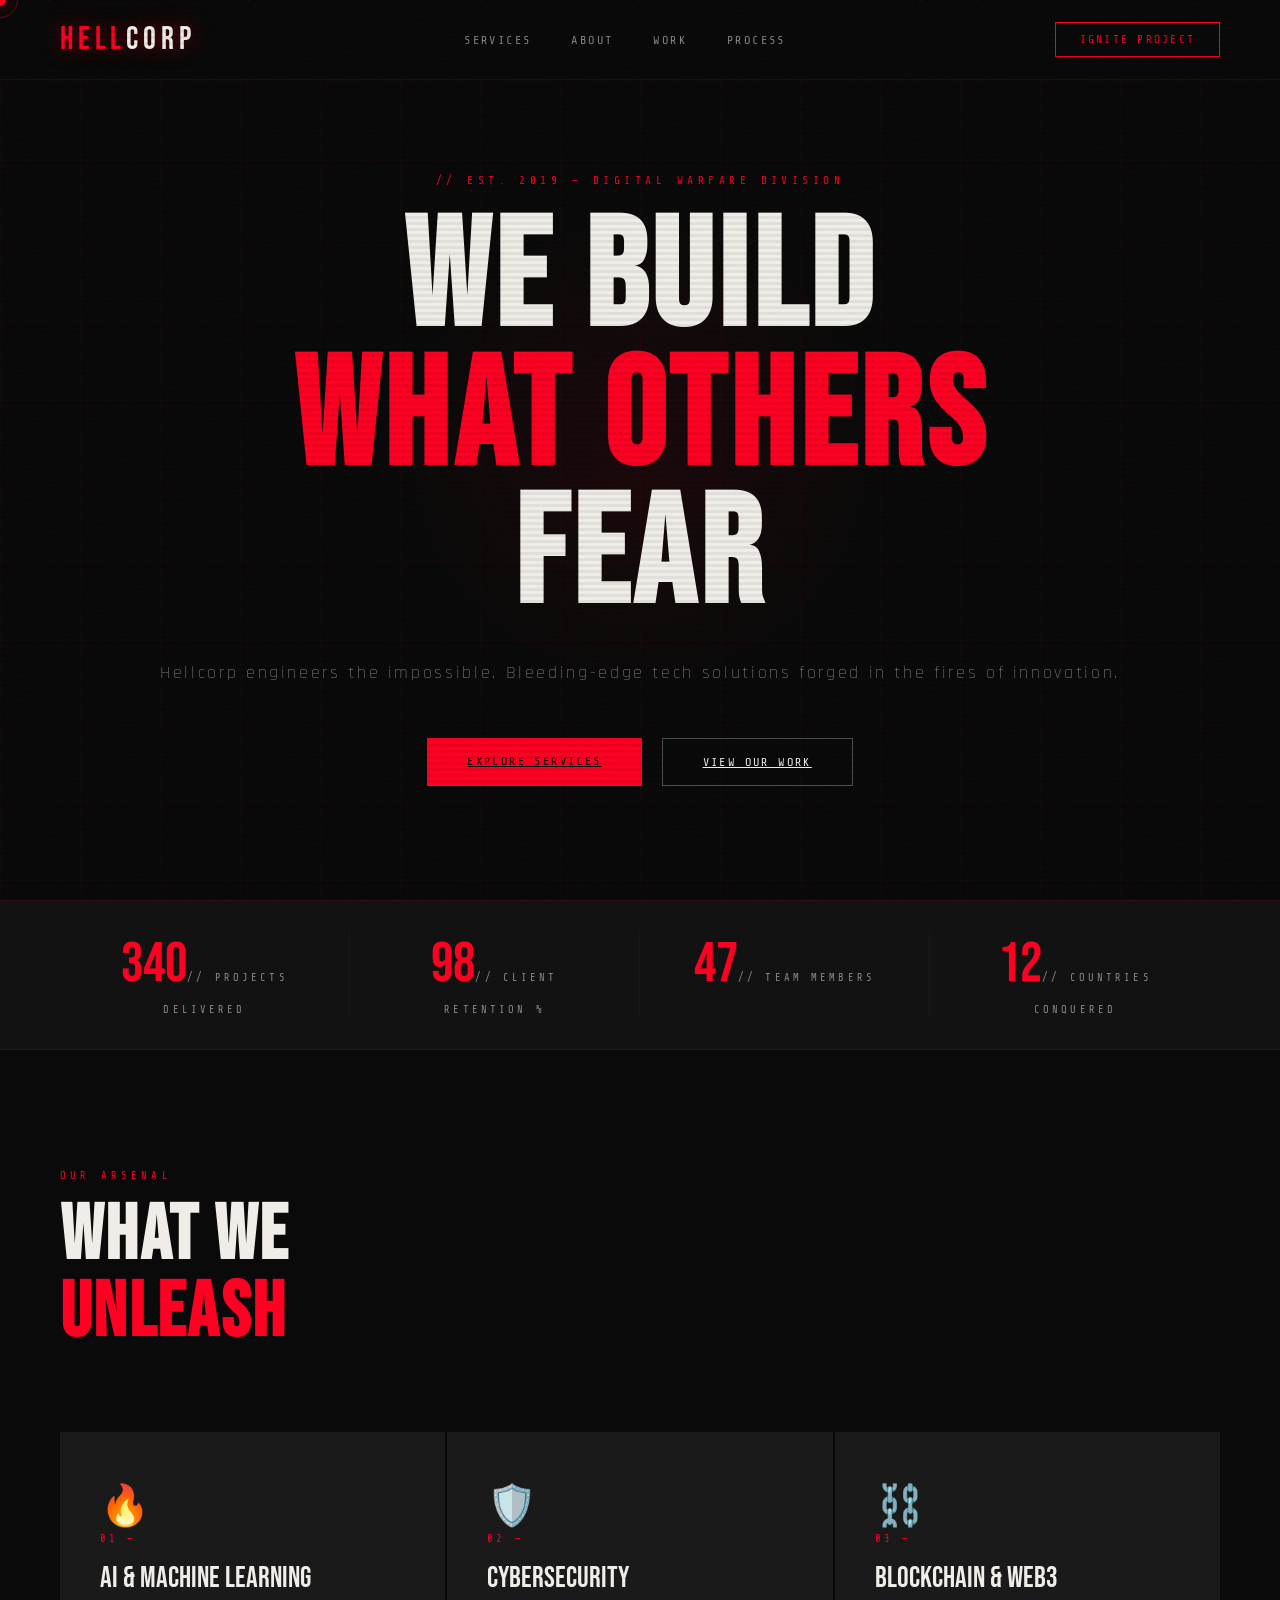
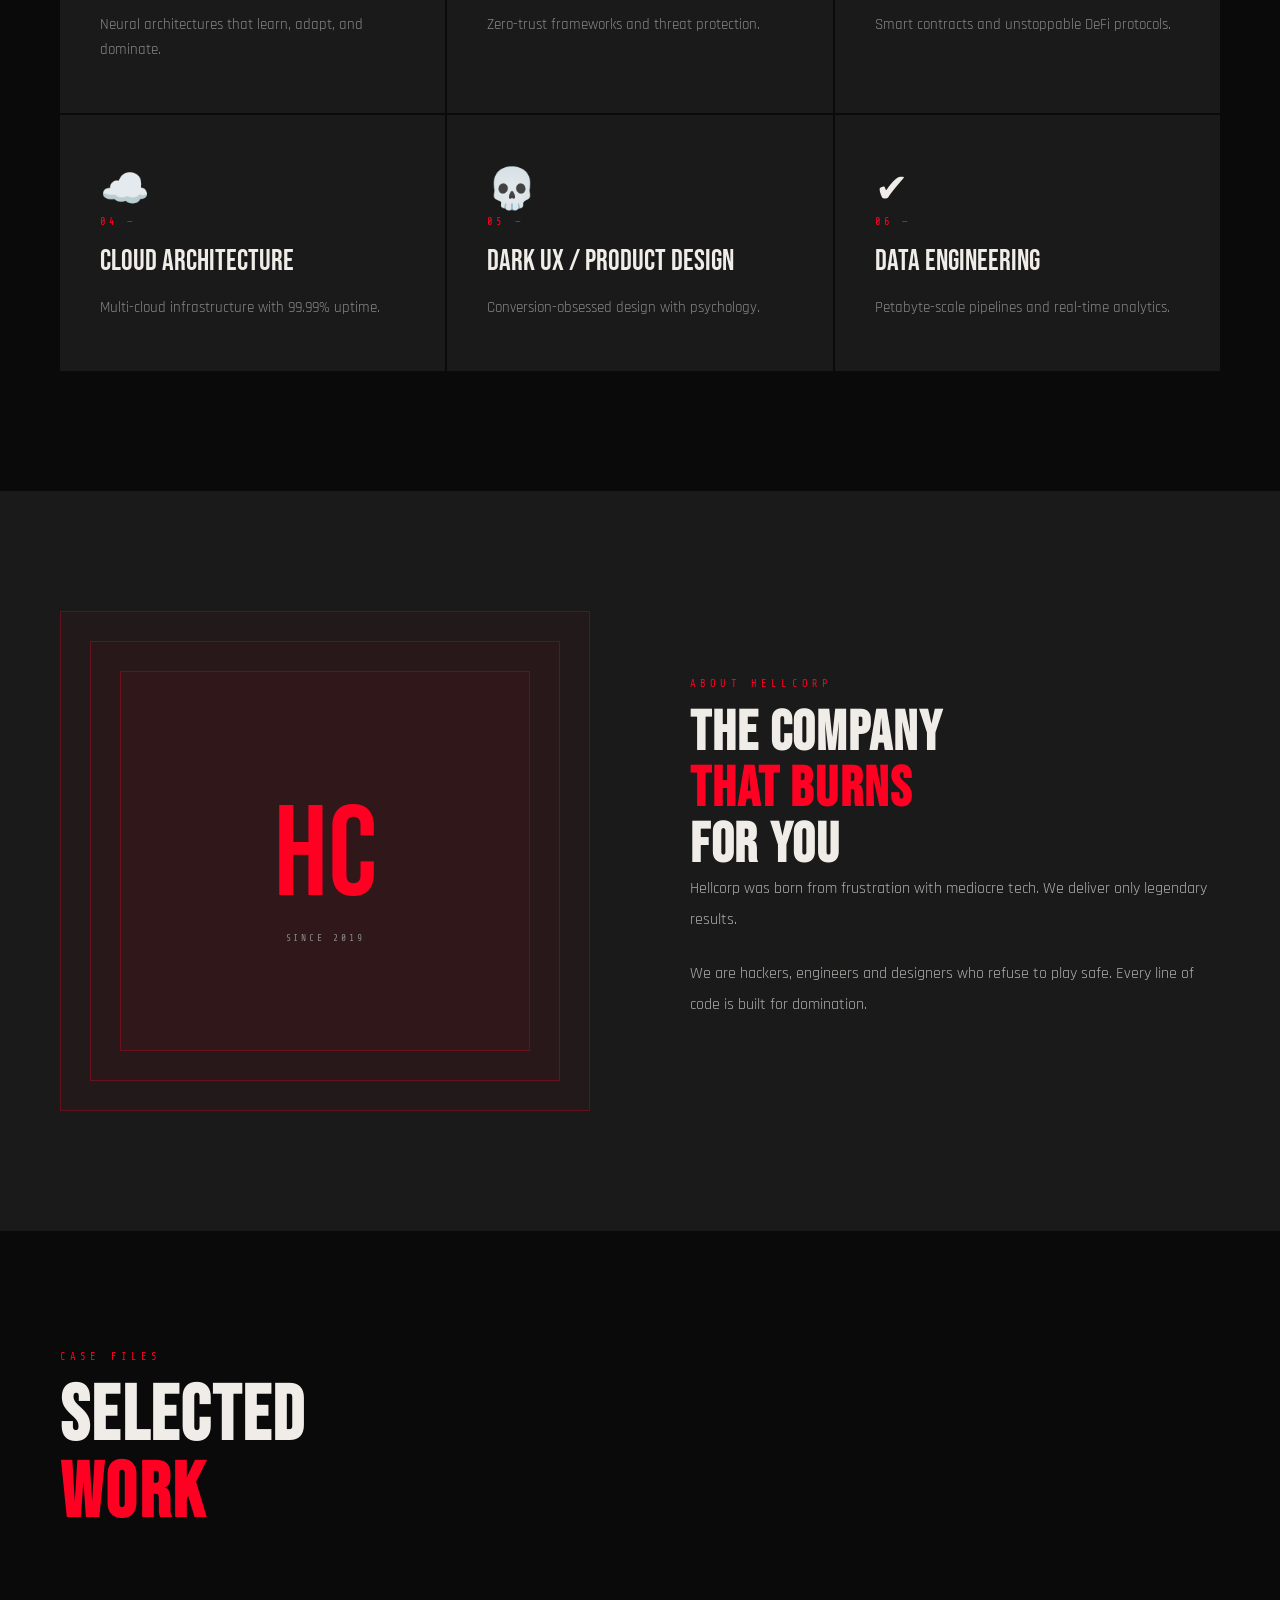
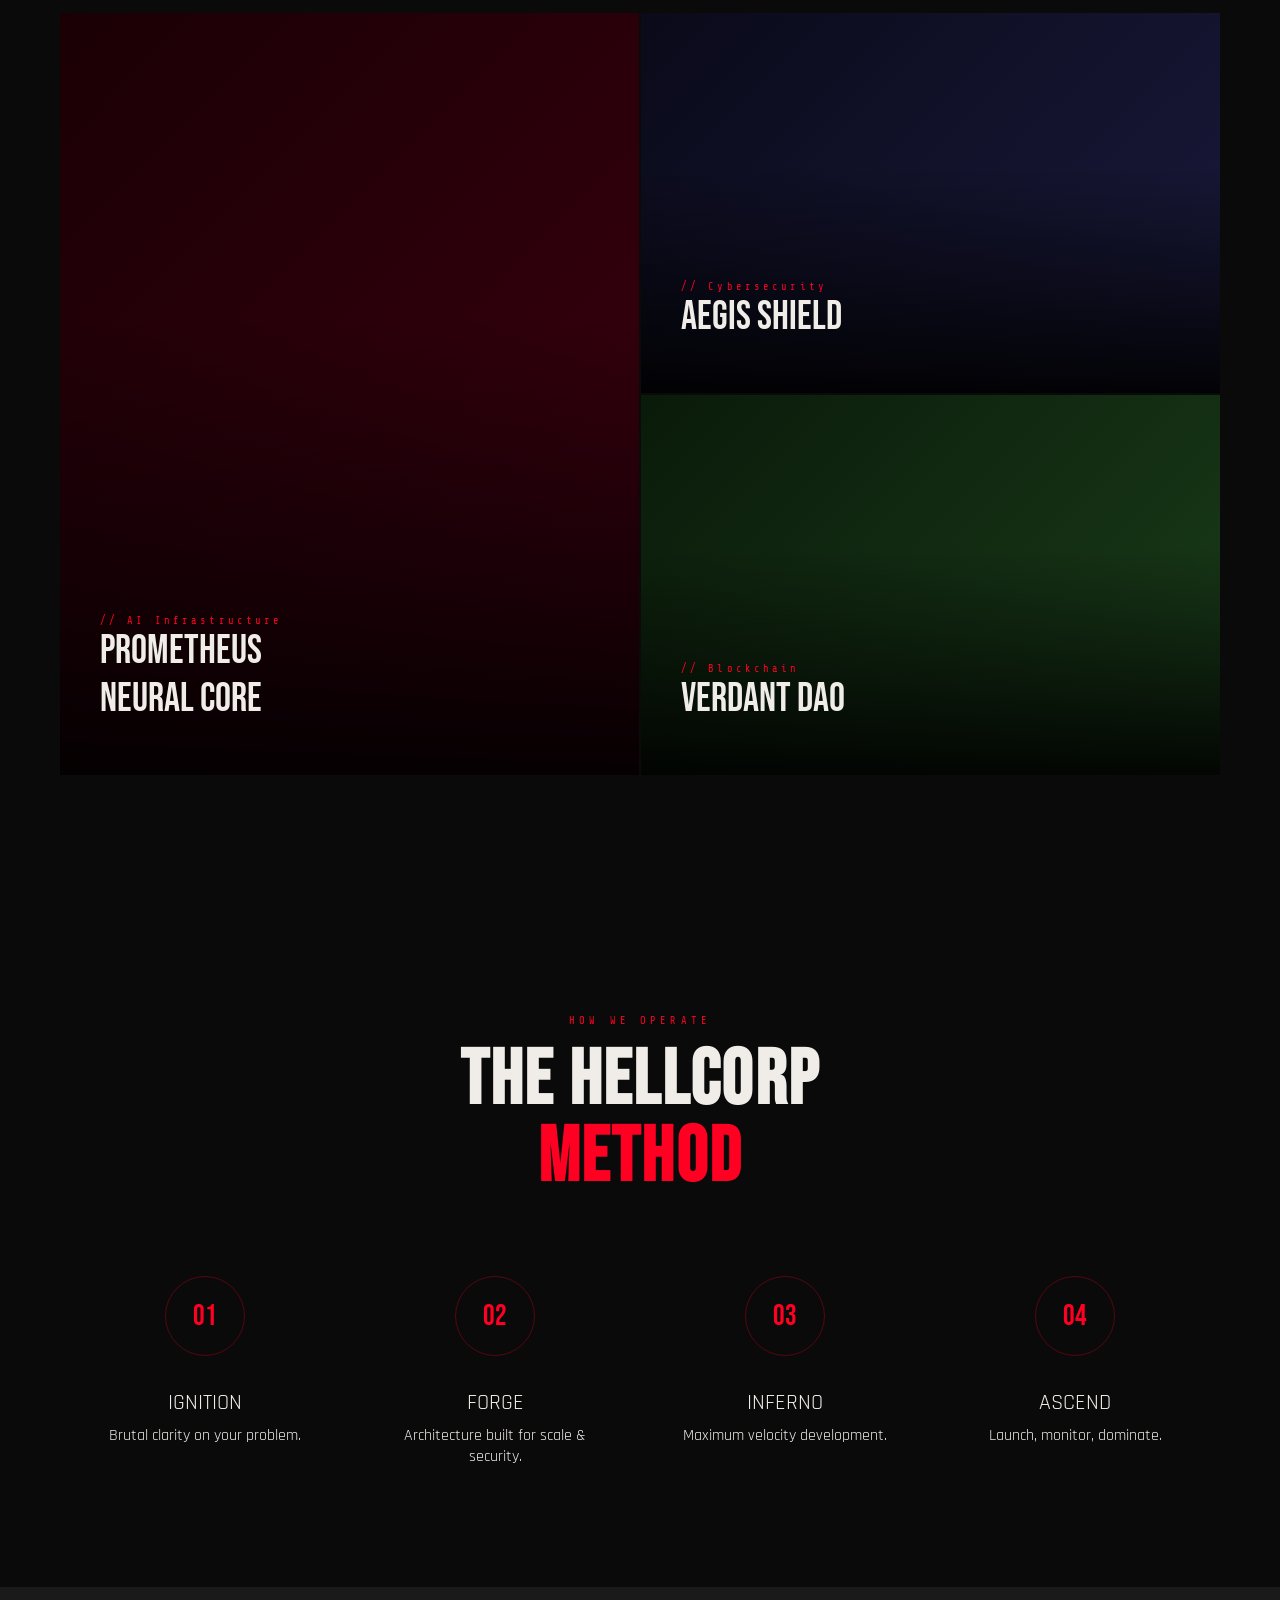
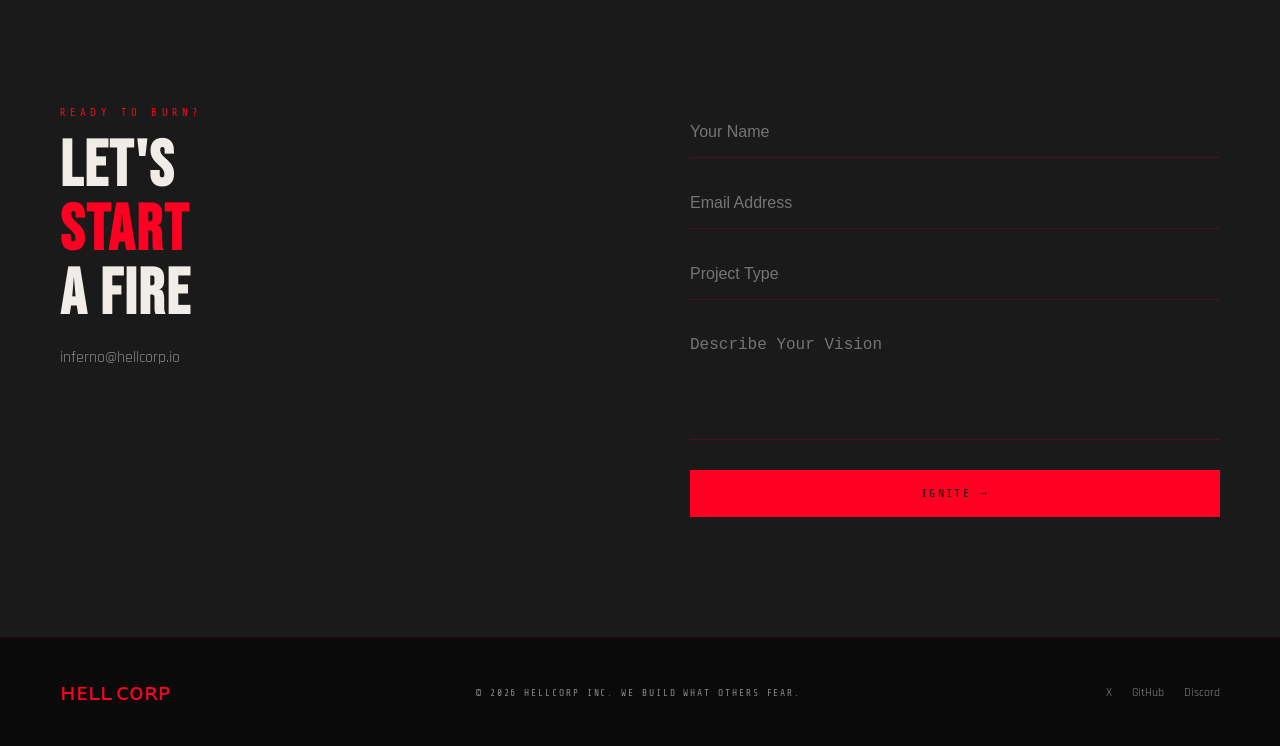
==== 123.html @ 1a50206b "Update 123.html" ====
<!DOCTYPE html>
<html lang="en">
<head>
<meta charset="UTF-8">
<meta name="viewport" content="width=device-width, initial-scale=1.0">
<title>ʜᴇʟʟ ᴄᴏʀᴘ — ᴡᴇ ʙᴜɪʟᴅ ᴡʜᴀᴛ ᴏᴛʜᴇʀꜱ ꜰᴇᴀʀ</title>
<link href="https://fonts.googleapis.com/css2?family=Bebas+Neue&family=Share+Tech+Mono&family=Rajdhani:wght@300;400;600;700&display=swap" rel="stylesheet">
<style>
  :root {
    --hell-red: #FF0022;
    --ash: #1A1A1A;
    --void: #0A0A0A;
    --white: #F0EDE8;
    --dim: #888888;
    --glow: rgba(255,0,34,0.5);
  }
  * { margin:0; padding:0; box-sizing:border-box; }
  html { scroll-behavior: smooth; }
  body {
    background: var(--void);
    color: var(--white);
    font-family: 'Rajdhani', sans-serif;
    cursor: none;
    overflow-x: hidden;
  }

  /* SMOOTH CURSOR */
  .cursor {
    position: fixed;
    width: 12px; height: 12px;
    background: var(--hell-red);
    border-radius: 50%;
    pointer-events: none;
    z-index: 9999;
    transform: translate(-50%, -50%);
    box-shadow: 0 0 15px var(--glow);
    will-change: transform;
    transition: transform 0.08s ease;
  }
  .cursor-ring {
    position: fixed;
    width: 36px; height: 36px;
    border: 1px solid rgba(255,0,34,0.4);
    border-radius: 50%;
    pointer-events: none;
    z-index: 9998;
    transform: translate(-50%, -50%);
    will-change: transform;
    transition: all 0.2s ease;
  }

  /* LIGHT BACKGROUND */
  body::before {
    content: '';
    position: fixed;
    inset: 0;
    background-image: url("data:image/svg+xml,%3Csvg viewBox='0 0 256 256' xmlns='http://www.w3.org/2000/svg'%3E%3Cfilter id='n'%3E%3CfeTurbulence type='fractalNoise' baseFrequency='0.9' numOctaves='3'/%3E%3C/filter%3E%3Crect width='100%25' height='100%25' filter='url(%23n)' opacity='0.03'/%3E%3C/svg%3E");
    pointer-events: none;
    z-index: 9000;
    opacity: 0.25;
  }
  body::after {
    content: '';
    position: fixed;
    inset: 0;
    background: repeating-linear-gradient(0deg, transparent, transparent 3px, rgba(0,0,0,0.06) 3px, rgba(0,0,0,0.06) 6px);
    pointer-events: none;
    z-index: 9001;
  }

  /* NAV */
  nav {
    position: fixed;
    top: 0; left: 0; right: 0;
    z-index: 1000;
    display: flex;
    justify-content: space-between;
    align-items: center;
    padding: 20px 60px;
    border-bottom: 1px solid rgba(255,0,34,0.15);
    background: rgba(10,10,10,0.9);
  }
  .logo {
    font-family: 'Bebas Neue', sans-serif;
    font-size: 2rem;
    letter-spacing: 0.15em;
    color: var(--hell-red);
    text-shadow: 0 0 20px var(--glow);
  }
  .logo span { color: var(--white); }

  .nav-links {
    display: flex;
    gap: 40px;
    list-style: none;
  }
  .nav-links a {
    font-family: 'Share Tech Mono', monospace;
    font-size: 0.75rem;
    letter-spacing: 0.2em;
    color: var(--dim);
    text-decoration: none;
    text-transform: uppercase;
  }
  .nav-links a:hover { color: var(--hell-red); }

  .nav-btn {
    font-family: 'Share Tech Mono', monospace;
    font-size: 0.7rem;
    letter-spacing: 0.2em;
    text-transform: uppercase;
    border: 1px solid var(--hell-red);
    color: var(--hell-red);
    background: transparent;
    padding: 10px 24px;
    transition: all 0.3s;
  }
  .nav-btn:hover {
    background: var(--hell-red);
    color: var(--void);
  }

  /* HERO */
  .hero {
    min-height: 100vh;
    display: flex;
    align-items: center;
    justify-content: center;
    position: relative;
    padding: 120px 60px 60px;
  }
  .grid-bg {
    position: absolute;
    inset: 0;
    background-image:
      linear-gradient(rgba(255,0,34,0.03) 1px, transparent 1px),
      linear-gradient(90deg, rgba(255,0,34,0.03) 1px, transparent 1px);
    background-size: 80px 80px;
  }
  .hero-glow {
    position: absolute;
    width: 500px; height: 500px;
    border-radius: 50%;
    background: radial-gradient(circle, rgba(255,0,34,0.08) 0%, transparent 70%);
    top: 50%; left: 50%;
    transform: translate(-50%, -50%);
  }

  .hero-content { position: relative; z-index: 10; text-align: center; max-width: 1000px; }
  .hero-tag { font-family: 'Share Tech Mono', monospace; font-size: 0.7rem; letter-spacing: 0.4em; color: var(--hell-red); margin-bottom: 24px; }
  .hero-title {
    font-family: 'Bebas Neue', sans-serif;
    font-size: clamp(5rem, 12vw, 11rem);
    line-height: 0.9;
    letter-spacing: 0.03em;
    color: var(--white);
  }
  .hero-title .red { color: var(--hell-red); }
  .hero-sub {
    font-size: 1.1rem;
    font-weight: 300;
    letter-spacing: 0.15em;
    color: var(--dim);
    margin-top: 32px;
    line-height: 1.8;
  }
  .hero-btns {
    display: flex;
    gap: 20px;
    justify-content: center;
    margin-top: 48px;
  }
  .btn-primary, .btn-secondary {
    font-family: 'Share Tech Mono', monospace;
    font-size: 0.75rem;
    letter-spacing: 0.2em;
    text-transform: uppercase;
    padding: 16px 40px;
    transition: all 0.3s;
  }
  .btn-primary {
    background: var(--hell-red);
    color: var(--void);
    border: none;
  }
  .btn-secondary {
    background: transparent;
    color: var(--white);
    border: 1px solid rgba(240,237,232,0.3);
  }

  /* PARTICLES - লাইট */
  .particles { position: absolute; inset: 0; overflow: hidden; pointer-events: none; }
  .particle {
    position: absolute;
    width: 2px; height: 2px;
    background: var(--hell-red);
    border-radius: 50%;
    box-shadow: 0 0 4px var(--glow);
    animation: rise 12s linear infinite;
  }
  @keyframes rise {
    0% { transform: translateY(100vh); opacity: 0; }
    10% { opacity: 0.8; }
    90% { opacity: 0.8; }
    100% { transform: translateY(-150px); opacity: 0; }
  }

  /* STATS */
  .stats {
    border-top: 1px solid rgba(255,0,34,0.15);
    border-bottom: 1px solid rgba(255,0,34,0.15);
    background: rgba(20,20,20,0.8);
    padding: 30px 60px;
    display: grid;
    grid-template-columns: repeat(4, 1fr);
  }
  .stat { text-align: center; padding: 0 40px; border-right: 1px solid rgba(255,0,34,0.1); }
  .stat:last-child { border-right: none; }
  .stat-num {
    font-family: 'Bebas Neue', sans-serif;
    font-size: 3.5rem;
    color: var(--hell-red);
  }
  .stat-label {
    font-family: 'Share Tech Mono', monospace;
    font-size: 0.65rem;
    letter-spacing: 0.3em;
    color: var(--dim);
    text-transform: uppercase;
  }

  /* SERVICES */
  .section { padding: 120px 60px; position: relative; }
  .section-header { margin-bottom: 80px; }
  .section-tag {
    font-family: 'Share Tech Mono', monospace;
    font-size: 0.65rem;
    letter-spacing: 0.4em;
    color: var(--hell-red);
    text-transform: uppercase;
    margin-bottom: 16px;
  }
  .section-title {
    font-family: 'Bebas Neue', sans-serif;
    font-size: clamp(3rem, 6vw, 6rem);
    line-height: 1;
    letter-spacing: 0.03em;
  }
  .services-grid {
    display: grid;
    grid-template-columns: repeat(3, 1fr);
    gap: 2px;
  }
  .service-card {
    background: var(--ash);
    padding: 50px 40px;
    transition: all 0.4s;
  }
  .service-card:hover {
    transform: translateY(-4px);
    background: #222;
  }
  .service-icon { font-size: 2.5rem; margin-bottom: 24px; }
  .service-num { font-family: 'Share Tech Mono', monospace; font-size: 0.65rem; letter-spacing: 0.3em; color: var(--hell-red); margin-bottom: 16px; }
  .service-title { font-family: 'Bebas Neue', sans-serif; font-size: 1.8rem; margin-bottom: 16px; }
  .service-desc { font-size: 0.95rem; color: var(--dim); line-height: 1.7; }

  /* ABOUT */
  .about-grid {
    display: grid;
    grid-template-columns: 1fr 1fr;
    gap: 100px;
    align-items: center;
  }
  .about-visual { position: relative; height: 500px; }
  .about-box {
    position: absolute;
    border: 1px solid rgba(255,0,34,0.3);
    background: rgba(255,0,34,0.03);
  }
  .about-box-1 { inset: 0; }
  .about-box-2 { inset: 30px; }
  .about-box-3 { inset: 60px; }
  .hell-symbol {
    font-family: 'Bebas Neue', sans-serif;
    font-size: 8rem;
    color: var(--hell-red);
  }
  .about-text p { font-size: 1rem; color: rgba(240,237,232,0.7); line-height: 1.9; margin-bottom: 24px; }

  /* PROJECTS */
  .projects-grid {
    display: grid;
    grid-template-columns: repeat(2, 1fr);
    gap: 2px;
  }
  .project-card {
    position: relative;
    height: 380px;
    overflow: hidden;
    background: var(--ash);
  }
  .project-card:first-child { grid-row: span 2; height: auto; }
  .project-bg {
    position: absolute;
    inset: 0;
    transition: transform 0.6s ease;
  }
  .project-card:hover .project-bg { transform: scale(1.05); }
  .project-overlay {
    position: absolute;
    inset: 0;
    background: linear-gradient(to top, rgba(0,0,0,0.9) 0%, transparent 60%);
    display: flex;
    flex-direction: column;
    justify-content: flex-end;
    padding: 40px;
  }
  .project-cat { font-family: 'Share Tech Mono', monospace; font-size: 0.65rem; letter-spacing: 0.3em; color: var(--hell-red); }
  .project-name { font-family: 'Bebas Neue', sans-serif; font-size: 2.5rem; margin-bottom: 12px; }

  /* PROCESS */
  .process-grid {
    display: grid;
    grid-template-columns: repeat(4, 1fr);
    gap: 0;
  }
  .process-step { padding: 0 30px; text-align: center; }
  .step-num {
    width: 80px; height: 80px;
    border: 1px solid rgba(255,0,34,0.3);
    border-radius: 50%;
    display: flex;
    align-items: center;
    justify-content: center;
    margin: 0 auto 32px;
    font-family: 'Bebas Neue', sans-serif;
    font-size: 1.8rem;
    color: var(--hell-red);
  }

  /* CONTACT */
  .contact-section {
    background: var(--ash);
    padding: 120px 60px;
  }
  .contact-inner {
    display: grid;
    grid-template-columns: 1fr 1fr;
    gap: 100px;
  }
  .contact-form {
    display: flex;
    flex-direction: column;
    gap: 20px;
  }
  .form-input, .form-textarea {
    width: 100%;
    background: transparent;
    border: none;
    border-bottom: 1px solid rgba(255,0,34,0.2);
    color: var(--white);
    font-size: 1rem;
    padding: 16px 0;
  }
  .form-input:focus, .form-textarea:focus { border-bottom-color: var(--hell-red); }
  .form-textarea { height: 120px; resize: none; }

  /* FOOTER */
  footer {
    background: var(--void);
    border-top: 1px solid rgba(255,0,34,0.1);
    padding: 40px 60px;
    display: flex;
    justify-content: space-between;
    align-items: center;
  }
  .footer-logo { font-family: 'Bebas Neue', sans-serif; font-size: 1.5rem; color: var(--hell-red); }
</style>
</head>
<body>

<!-- CURSOR -->
<div class="cursor" id="cursor"></div>
<div class="cursor-ring" id="cursorRing"></div>

<!-- NAV -->
<nav>
  <div class="logo">HELL<span>CORP</span></div>
  <ul class="nav-links">
    <li><a href="#services">Services</a></li>
    <li><a href="#about">About</a></li>
    <li><a href="#work">Work</a></li>
    <li><a href="#process">Process</a></li>
  </ul>
  <button class="nav-btn" onclick="document.getElementById('contact').scrollIntoView({behavior:'smooth'})">IGNITE PROJECT</button>
</nav>

<!-- PARTICLES -->
<div class="particles" id="particles"></div>

<!-- HERO -->
<section class="hero" id="home">
  <div class="grid-bg"></div>
  <div class="hero-glow"></div>
  <div class="hero-content">
    <div class="hero-tag">// EST. 2019 — DIGITAL WARFARE DIVISION</div>
    <h1 class="hero-title">
      WE BUILD<br>
      <span class="red">WHAT OTHERS</span><br>
      FEAR
    </h1>
    <p class="hero-sub">Hellcorp engineers the impossible. Bleeding-edge tech solutions forged in the fires of innovation.</p>
    <div class="hero-btns">
      <a href="#services" class="btn-primary">EXPLORE SERVICES</a>
      <a href="#work" class="btn-secondary">VIEW OUR WORK</a>
    </div>
  </div>
</section>

<!-- STATS -->
<div class="stats">
  <div class="stat"><span class="stat-num" data-target="340">0</span><span class="stat-label">// Projects Delivered</span></div>
  <div class="stat"><span class="stat-num" data-target="98">0</span><span class="stat-label">// Client Retention %</span></div>
  <div class="stat"><span class="stat-num" data-target="47">0</span><span class="stat-label">// Team Members</span></div>
  <div class="stat"><span class="stat-num" data-target="12">0</span><span class="stat-label">// Countries Conquered</span></div>
</div>

<!-- SERVICES -->
<section class="section" id="services">
  <div class="section-header">
    <div class="section-tag">Our Arsenal</div>
    <h2 class="section-title">WHAT WE<br><span style="color:var(--hell-red)">UNLEASH</span></h2>
  </div>
  <div class="services-grid">
    <div class="service-card"><span class="service-icon">🔥</span><div class="service-num">01 —</div><div class="service-title">AI & Machine Learning</div><p class="service-desc">Neural architectures that learn, adapt, and dominate.</p></div>
    <div class="service-card"><span class="service-icon">🛡️</span><div class="service-num">02 —</div><div class="service-title">Cybersecurity</div><p class="service-desc">Zero-trust frameworks and threat protection.</p></div>
    <div class="service-card"><span class="service-icon">⛓️</span><div class="service-num">03 —</div><div class="service-title">Blockchain & Web3</div><p class="service-desc">Smart contracts and unstoppable DeFi protocols.</p></div>
    <div class="service-card"><span class="service-icon">☁️</span><div class="service-num">04 —</div><div class="service-title">Cloud Architecture</div><p class="service-desc">Multi-cloud infrastructure with 99.99% uptime.</p></div>
    <div class="service-card"><span class="service-icon">💀</span><div class="service-num">05 —</div><div class="service-title">Dark UX / Product Design</div><p class="service-desc">Conversion-obsessed design with psychology.</p></div>
    <div class="service-card"><span class="service-icon">✔</span><div class="service-num">06 —</div><div class="service-title">Data Engineering</div><p class="service-desc">Petabyte-scale pipelines and real-time analytics.</p></div>
  </div>
</section>

<!-- ABOUT -->
<section class="section" id="about" style="background: var(--ash);">
  <div class="about-grid">
    <div class="about-visual">
      <div class="about-box about-box-1"></div>
      <div class="about-box about-box-2"></div>
      <div class="about-box about-box-3"></div>
      <div style="position:absolute;top:50%;left:50%;transform:translate(-50%,-50%);text-align:center;">
        <div class="hell-symbol">HC</div>
        <div style="font-family:'Share Tech Mono',monospace;font-size:0.6rem;letter-spacing:0.3em;color:var(--dim);">SINCE 2019</div>
      </div>
    </div>
    <div class="about-text">
      <div class="section-tag">About Hellcorp</div>
      <h2 class="section-title" style="font-size:3.5rem;">THE COMPANY<br><span style="color:var(--hell-red)">THAT BURNS</span><br>FOR YOU</h2>
      <p>Hellcorp was born from frustration with mediocre tech. We deliver only legendary results.</p>
      <p>We are hackers, engineers and designers who refuse to play safe. Every line of code is built for domination.</p>
    </div>
  </div>
</section>

<!-- WORK -->
<section class="section" id="work">
  <div class="section-header">
    <div class="section-tag">Case Files</div>
    <h2 class="section-title">SELECTED<br><span style="color:var(--hell-red)">WORK</span></h2>
  </div>
  <div class="projects-grid">
    <div class="project-card">
      <div class="project-bg" style="background: linear-gradient(135deg, #1a0005, #3d0010);"></div>
      <div class="project-overlay">
        <div class="project-cat">// AI Infrastructure</div>
        <div class="project-name">PROMETHEUS<br>NEURAL CORE</div>
      </div>
    </div>
    <div class="project-card">
      <div class="project-bg" style="background: linear-gradient(135deg, #0a0a1a, #1a1a3d);"></div>
      <div class="project-overlay">
        <div class="project-cat">// Cybersecurity</div>
        <div class="project-name">AEGIS SHIELD</div>
      </div>
    </div>
    <div class="project-card">
      <div class="project-bg" style="background: linear-gradient(135deg, #0a1a0a, #1a3d1a);"></div>
      <div class="project-overlay">
        <div class="project-cat">// Blockchain</div>
        <div class="project-name">VERDANT DAO</div>
      </div>
    </div>
  </div>
</section>

<!-- PROCESS -->
<section class="section" id="process">
  <div class="section-header" style="text-align:center;">
    <div class="section-tag">How We Operate</div>
    <h2 class="section-title">THE HELLCORP<br><span style="color:var(--hell-red)">METHOD</span></h2>
  </div>
  <div class="process-grid">
    <div class="process-step"><div class="step-num">01</div><div style="font-size:1.4rem;margin-bottom:8px;">IGNITION</div><p>Brutal clarity on your problem.</p></div>
    <div class="process-step"><div class="step-num">02</div><div style="font-size:1.4rem;margin-bottom:8px;">FORGE</div><p>Architecture built for scale & security.</p></div>
    <div class="process-step"><div class="step-num">03</div><div style="font-size:1.4rem;margin-bottom:8px;">INFERNO</div><p>Maximum velocity development.</p></div>
    <div class="process-step"><div class="step-num">04</div><div style="font-size:1.4rem;margin-bottom:8px;">ASCEND</div><p>Launch, monitor, dominate.</p></div>
  </div>
</section>

<!-- CONTACT -->
<section class="contact-section" id="contact">
  <div class="contact-inner">
    <div>
      <div class="section-tag">Ready to Burn?</div>
      <h2 class="section-title" style="font-size:4rem;">LET'S<br><span style="color:var(--hell-red)">START</span><br>A FIRE</h2>
      <p style="color:var(--dim);margin-top:20px;">inferno@hellcorp.io</p>
    </div>
    <div class="contact-form">
      <input type="text" class="form-input" placeholder="Your Name">
      <input type="email" class="form-input" placeholder="Email Address">
      <input type="text" class="form-input" placeholder="Project Type">
      <textarea class="form-textarea" placeholder="Describe Your Vision"></textarea>
      <button class="btn-primary" style="margin-top:10px;" onclick="this.textContent='SENT ✓';this.style.background='#1a4a1a'">IGNITE →</button>
    </div>
  </div>
</section>

<!-- FOOTER -->
<footer>
  <div class="footer-logo">ʜᴇʟʟ ᴄᴏʀᴘ</div>
  <div style="font-family:'Share Tech Mono',monospace;font-size:0.6rem;letter-spacing:0.2em;color:var(--dim);">© 2026 HELLCORP INC. WE BUILD WHAT OTHERS FEAR.</div>
  <div style="display:flex;gap:20px;">
    <a href="#" style="color:var(--dim);text-decoration:none;font-size:0.75rem;">X</a>
    <a href="#" style="color:var(--dim);text-decoration:none;font-size:0.75rem;">GitHub</a>
    <a href="#" style="color:var(--dim);text-decoration:none;font-size:0.75rem;">Discord</a>
  </div>
</footer>

<script>
// SMOOTH CURSOR
const cursor = document.getElementById('cursor');
const ring = document.getElementById('cursorRing');

document.addEventListener('mousemove', e => {
  cursor.style.left = e.clientX + 'px';
  cursor.style.top = e.clientY + 'px';
  ring.style.left = e.clientX + 'px';
  ring.style.top = e.clientY + 'px';
});

document.querySelectorAll('a, button, .service-card, .project-card').forEach(el => {
  el.addEventListener('mouseenter', () => {
    cursor.style.transform = 'translate(-50%, -50%) scale(2.5)';
  });
  el.addEventListener('mouseleave', () => {
    cursor.style.transform = 'translate(-50%, -50%) scale(1)';
  });
});

// LIGHT PARTICLES
const pContainer = document.getElementById('particles');
for (let i = 0; i < 15; i++) {
  const p = document.createElement('div');
  p.classList.add('particle');
  p.style.left = Math.random() * 100 + '%';
  p.style.animationDuration = (Math.random() * 10 + 8) + 's';
  p.style.animationDelay = Math.random() * 8 + 's';
  pContainer.appendChild(p);
}

// Counter Animation
document.querySelectorAll('.stat-num').forEach(el => {
  const target = parseInt(el.getAttribute('data-target'));
  let count = 0;
  const timer = setInterval(() => {
    count += Math.ceil(target / 50);
    el.textContent = count;
    if (count >= target) {
      el.textContent = target;
      clearInterval(timer);
    }
  }, 40);
});
</script>
</body>
</html>
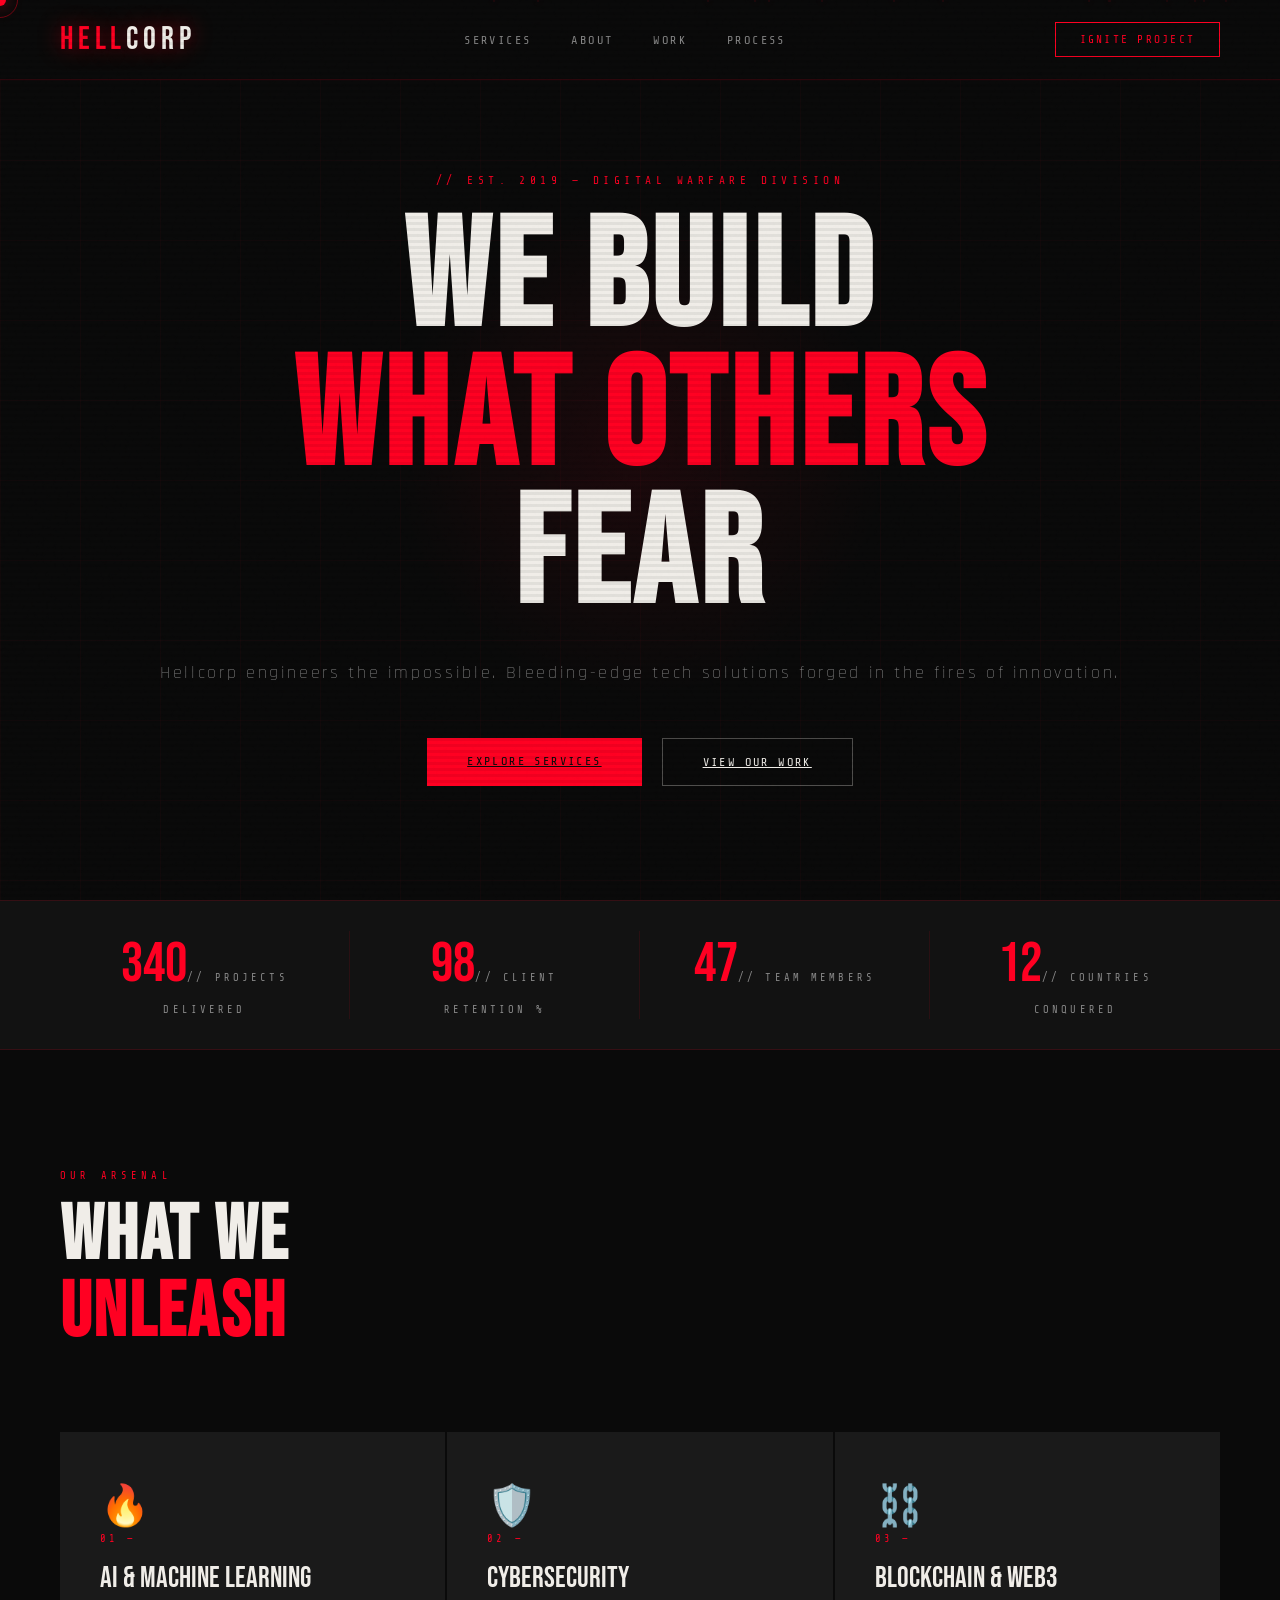
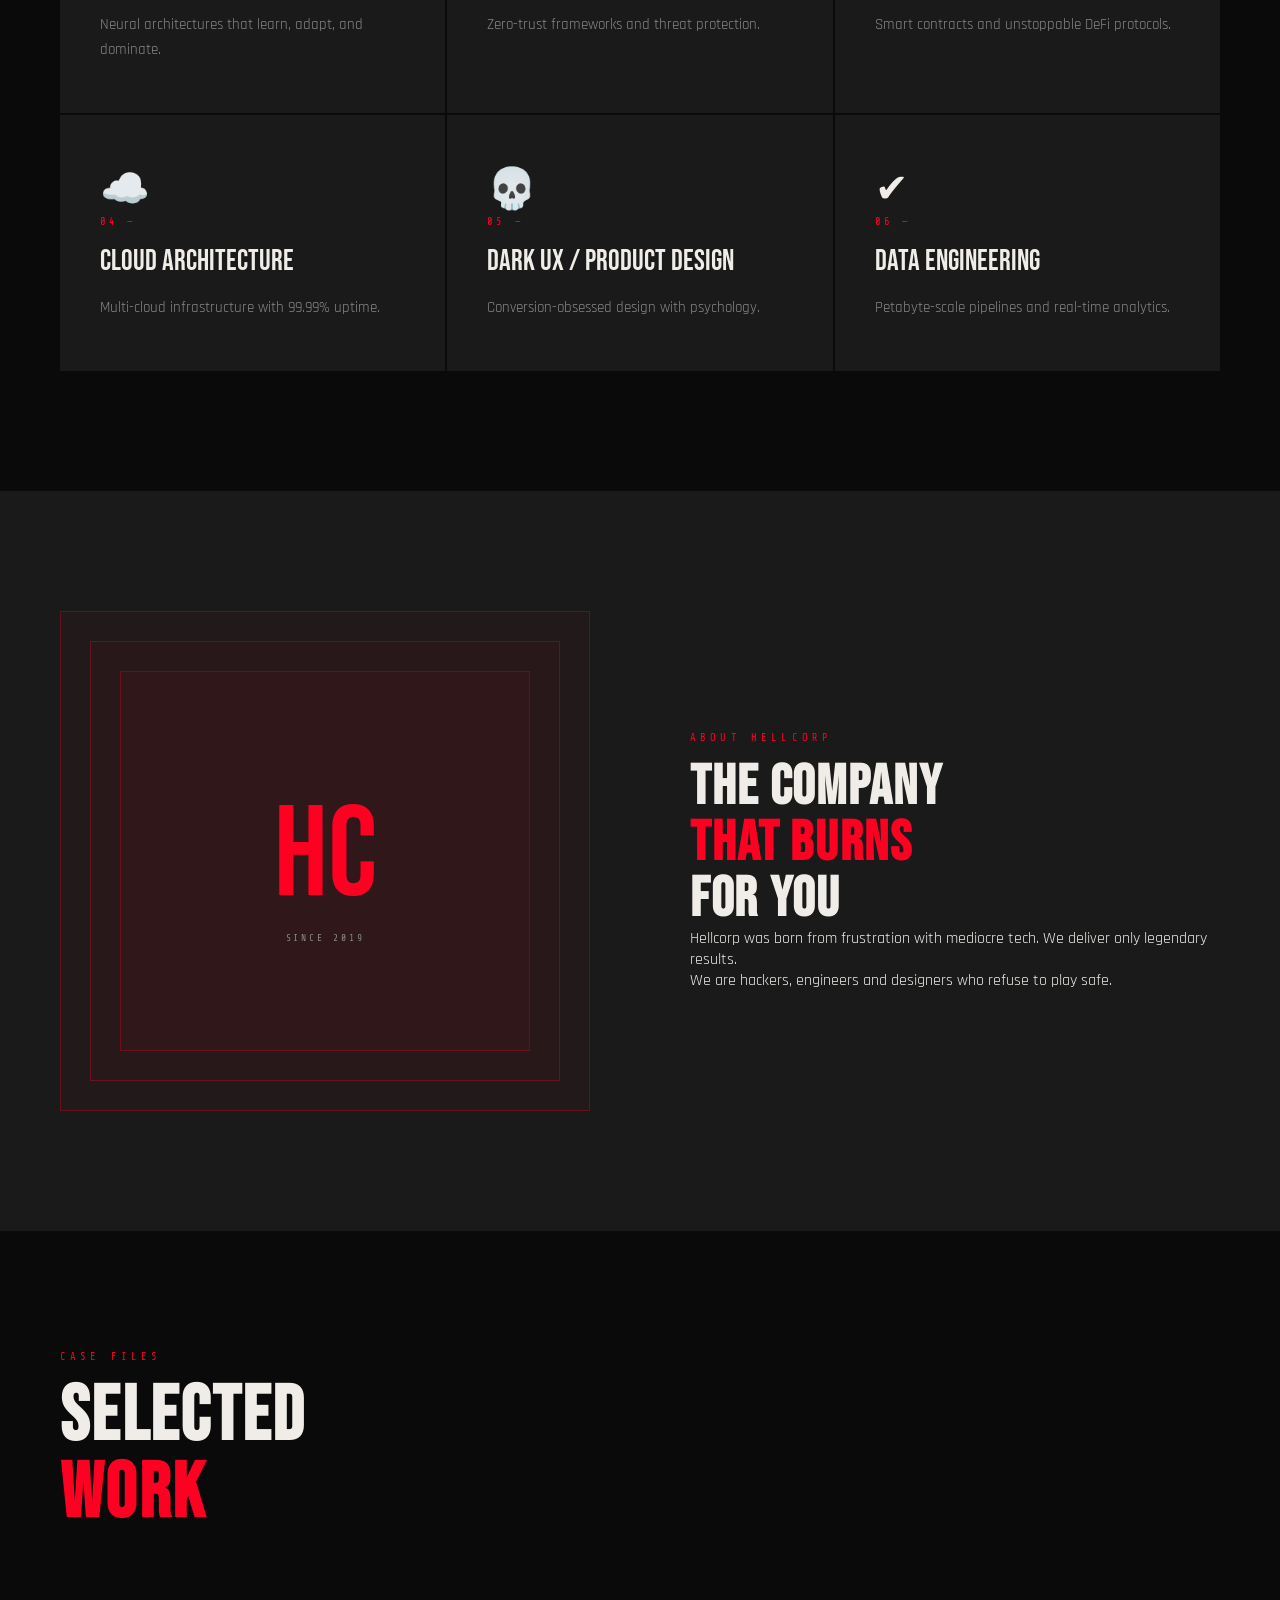
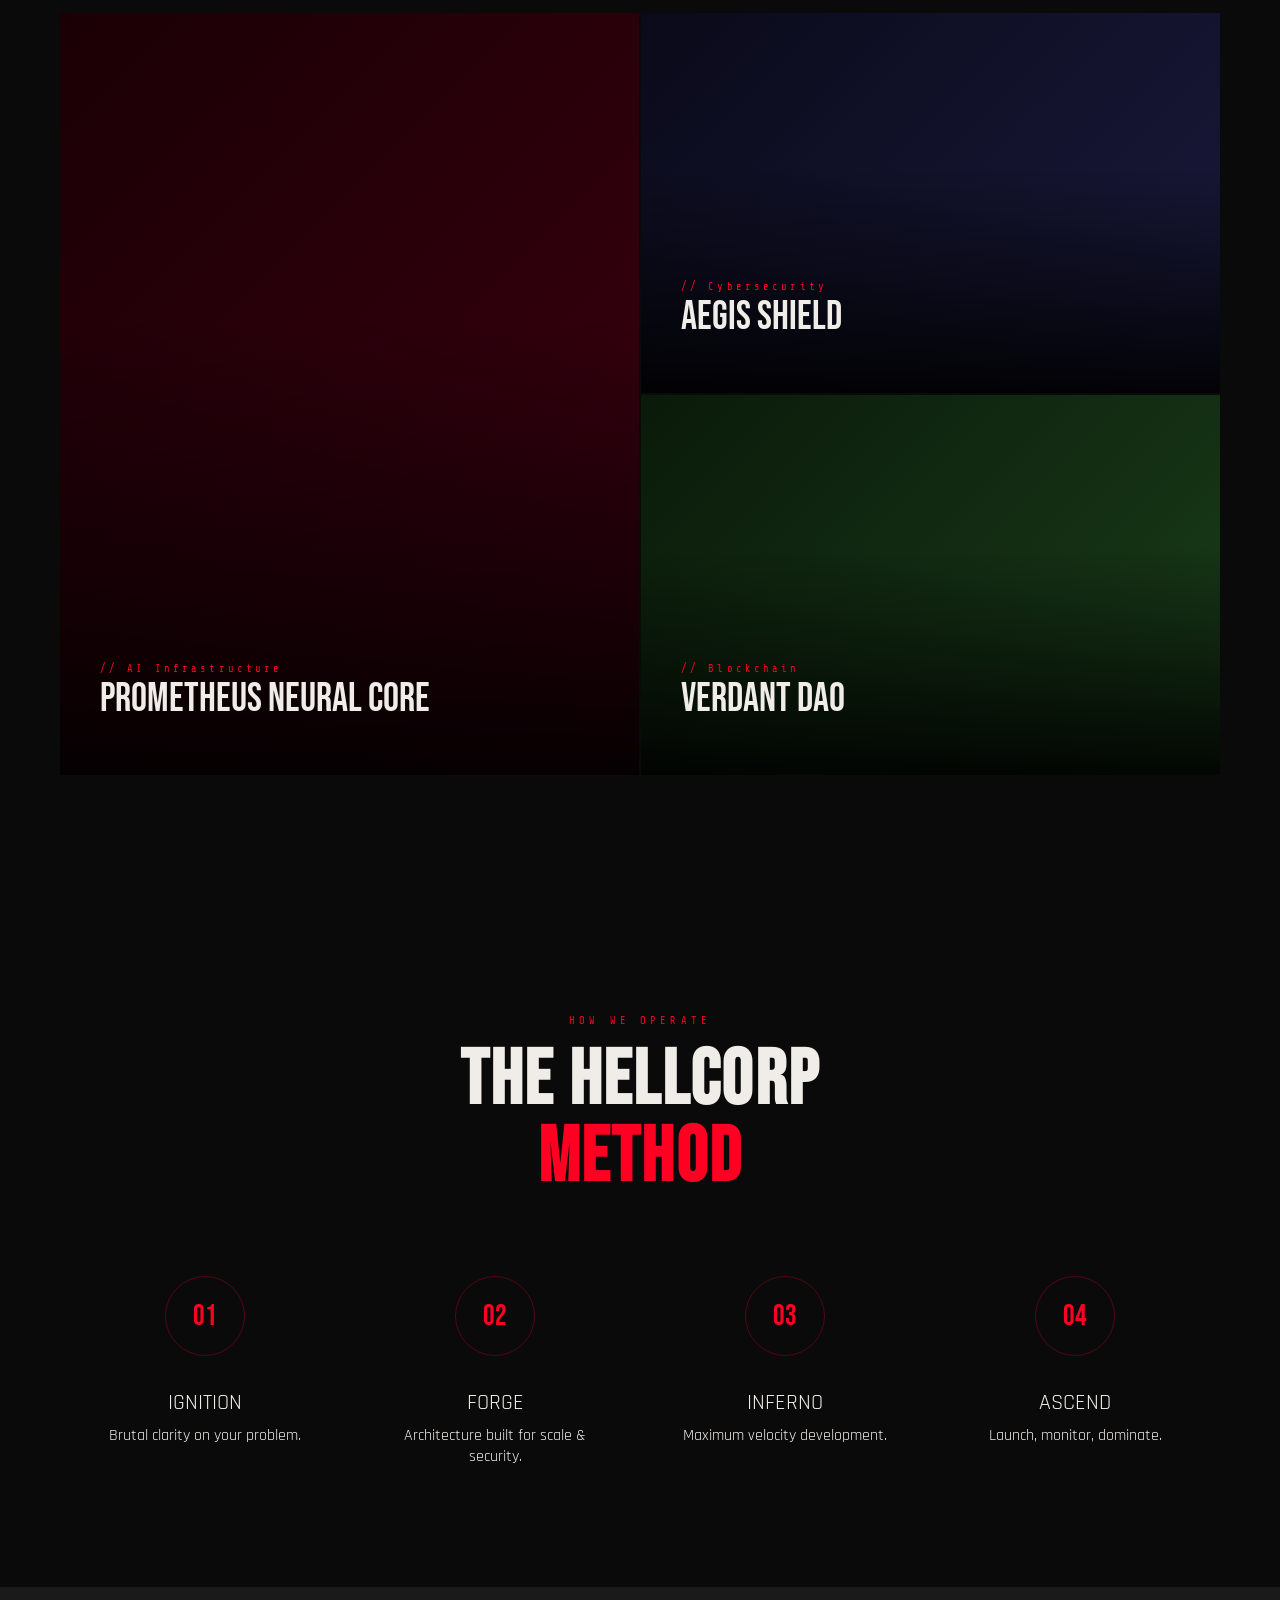
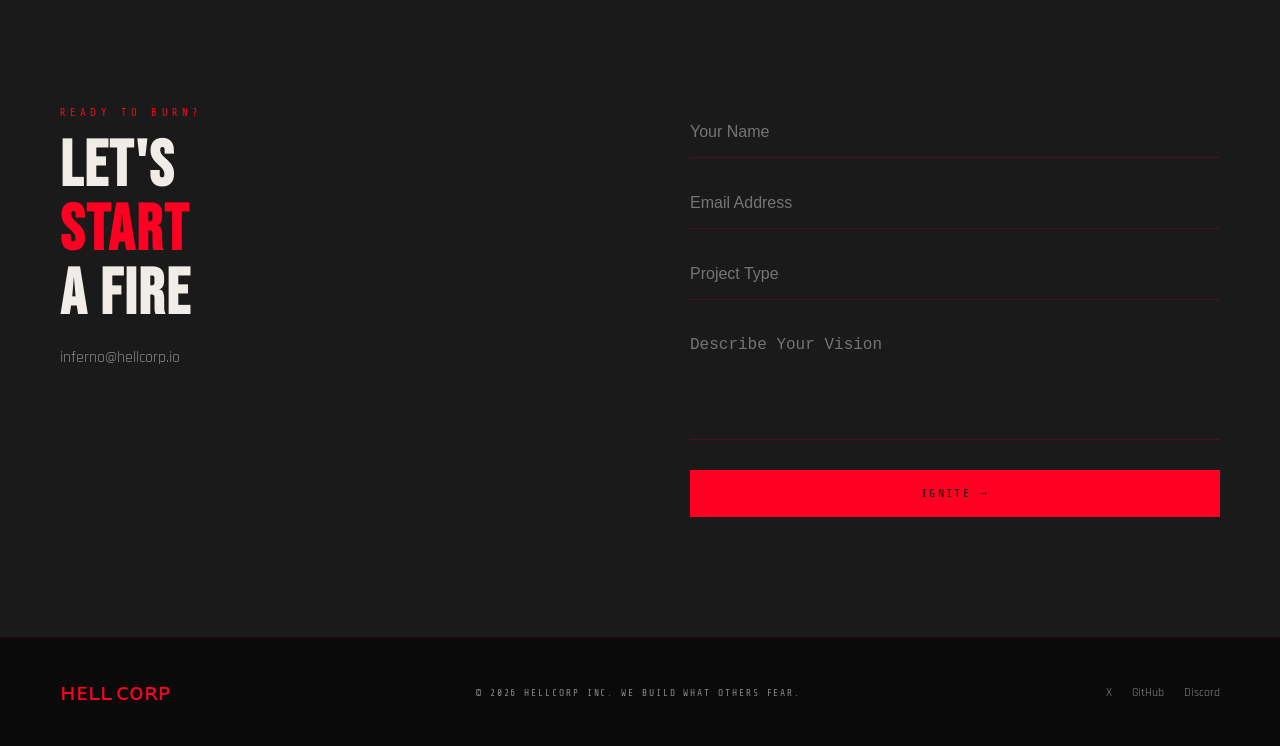
==== commit 9574ee2d: "Update 123.html" ====
--- a/123.html
+++ b/123.html
@@ -3,7 +3,7 @@
 <head>
 <meta charset="UTF-8">
 <meta name="viewport" content="width=device-width, initial-scale=1.0">
-<title>ʜᴇʟʟ ᴄᴏʀᴘ — ᴡᴇ ʙᴜɪʟᴅ ᴡʜᴀᴛ ᴏᴛʜᴇʀꜱ ꜰᴇᴀʀ</title>
+<title>ʜᴇʟʟ ᴄᴏʀᴘ | ᴡᴇ ʙᴜɪʟᴅ ᴡʜᴀᴛ ᴏᴛʜᴇʀꜱ ꜰᴇᴀʀ</title>
 <link href="https://fonts.googleapis.com/css2?family=Bebas+Neue&family=Share+Tech+Mono&family=Rajdhani:wght@300;400;600;700&display=swap" rel="stylesheet">
 <style>
   :root {
@@ -49,7 +49,7 @@
     transition: all 0.2s ease;
   }
 
-  /* LIGHT BACKGROUND */
+  /* LIGHT BG */
   body::before {
     content: '';
     position: fixed;
@@ -68,7 +68,7 @@
     z-index: 9001;
   }
 
-  /* NAV */
+  /* ==================== HEADER ==================== */
   nav {
     position: fixed;
     top: 0; left: 0; right: 0;
@@ -88,7 +88,6 @@
     text-shadow: 0 0 20px var(--glow);
   }
   .logo span { color: var(--white); }
-
   .nav-links {
     display: flex;
     gap: 40px;
@@ -103,7 +102,6 @@
     text-transform: uppercase;
   }
   .nav-links a:hover { color: var(--hell-red); }
-
   .nav-btn {
     font-family: 'Share Tech Mono', monospace;
     font-size: 0.7rem;
@@ -132,9 +130,7 @@
   .grid-bg {
     position: absolute;
     inset: 0;
-    background-image:
-      linear-gradient(rgba(255,0,34,0.03) 1px, transparent 1px),
-      linear-gradient(90deg, rgba(255,0,34,0.03) 1px, transparent 1px);
+    background-image: linear-gradient(rgba(255,0,34,0.03) 1px, transparent 1px), linear-gradient(90deg, rgba(255,0,34,0.03) 1px, transparent 1px);
     background-size: 80px 80px;
   }
   .hero-glow {
@@ -145,7 +141,6 @@
     top: 50%; left: 50%;
     transform: translate(-50%, -50%);
   }
-
   .hero-content { position: relative; z-index: 10; text-align: center; max-width: 1000px; }
   .hero-tag { font-family: 'Share Tech Mono', monospace; font-size: 0.7rem; letter-spacing: 0.4em; color: var(--hell-red); margin-bottom: 24px; }
   .hero-title {
@@ -178,18 +173,10 @@
     padding: 16px 40px;
     transition: all 0.3s;
   }
-  .btn-primary {
-    background: var(--hell-red);
-    color: var(--void);
-    border: none;
-  }
-  .btn-secondary {
-    background: transparent;
-    color: var(--white);
-    border: 1px solid rgba(240,237,232,0.3);
-  }
-
-  /* PARTICLES - লাইট */
+  .btn-primary { background: var(--hell-red); color: var(--void); border: none; }
+  .btn-secondary { background: transparent; color: var(--white); border: 1px solid rgba(240,237,232,0.3); }
+
+  /* PARTICLES */
   .particles { position: absolute; inset: 0; overflow: hidden; pointer-events: none; }
   .particle {
     position: absolute;
@@ -206,7 +193,7 @@
     100% { transform: translateY(-150px); opacity: 0; }
   }
 
-  /* STATS */
+  /* STATS + SERVICES + ABOUT + WORK + PROCESS + CONTACT (same as before) */
   .stats {
     border-top: 1px solid rgba(255,0,34,0.15);
     border-bottom: 1px solid rgba(255,0,34,0.15);
@@ -217,157 +204,58 @@
   }
   .stat { text-align: center; padding: 0 40px; border-right: 1px solid rgba(255,0,34,0.1); }
   .stat:last-child { border-right: none; }
-  .stat-num {
-    font-family: 'Bebas Neue', sans-serif;
-    font-size: 3.5rem;
-    color: var(--hell-red);
-  }
-  .stat-label {
-    font-family: 'Share Tech Mono', monospace;
-    font-size: 0.65rem;
-    letter-spacing: 0.3em;
-    color: var(--dim);
-    text-transform: uppercase;
-  }
-
-  /* SERVICES */
+  .stat-num { font-family: 'Bebas Neue', sans-serif; font-size: 3.5rem; color: var(--hell-red); }
+  .stat-label { font-family: 'Share Tech Mono', monospace; font-size: 0.65rem; letter-spacing: 0.3em; color: var(--dim); text-transform: uppercase; }
+
   .section { padding: 120px 60px; position: relative; }
   .section-header { margin-bottom: 80px; }
-  .section-tag {
-    font-family: 'Share Tech Mono', monospace;
-    font-size: 0.65rem;
-    letter-spacing: 0.4em;
-    color: var(--hell-red);
-    text-transform: uppercase;
-    margin-bottom: 16px;
-  }
-  .section-title {
-    font-family: 'Bebas Neue', sans-serif;
-    font-size: clamp(3rem, 6vw, 6rem);
-    line-height: 1;
-    letter-spacing: 0.03em;
-  }
-  .services-grid {
-    display: grid;
-    grid-template-columns: repeat(3, 1fr);
-    gap: 2px;
-  }
-  .service-card {
-    background: var(--ash);
-    padding: 50px 40px;
-    transition: all 0.4s;
-  }
-  .service-card:hover {
-    transform: translateY(-4px);
-    background: #222;
-  }
+  .section-tag { font-family: 'Share Tech Mono', monospace; font-size: 0.65rem; letter-spacing: 0.4em; color: var(--hell-red); text-transform: uppercase; margin-bottom: 16px; }
+  .section-title { font-family: 'Bebas Neue', sans-serif; font-size: clamp(3rem, 6vw, 6rem); line-height: 1; letter-spacing: 0.03em; }
+
+  .services-grid { display: grid; grid-template-columns: repeat(3, 1fr); gap: 2px; }
+  .service-card { background: var(--ash); padding: 50px 40px; transition: all 0.4s; }
+  .service-card:hover { transform: translateY(-4px); background: #222; }
   .service-icon { font-size: 2.5rem; margin-bottom: 24px; }
   .service-num { font-family: 'Share Tech Mono', monospace; font-size: 0.65rem; letter-spacing: 0.3em; color: var(--hell-red); margin-bottom: 16px; }
   .service-title { font-family: 'Bebas Neue', sans-serif; font-size: 1.8rem; margin-bottom: 16px; }
   .service-desc { font-size: 0.95rem; color: var(--dim); line-height: 1.7; }
 
-  /* ABOUT */
-  .about-grid {
-    display: grid;
-    grid-template-columns: 1fr 1fr;
-    gap: 100px;
-    align-items: center;
-  }
+  .about-grid { display: grid; grid-template-columns: 1fr 1fr; gap: 100px; align-items: center; }
   .about-visual { position: relative; height: 500px; }
-  .about-box {
-    position: absolute;
-    border: 1px solid rgba(255,0,34,0.3);
-    background: rgba(255,0,34,0.03);
-  }
-  .about-box-1 { inset: 0; }
-  .about-box-2 { inset: 30px; }
-  .about-box-3 { inset: 60px; }
-  .hell-symbol {
-    font-family: 'Bebas Neue', sans-serif;
-    font-size: 8rem;
-    color: var(--hell-red);
-  }
-  .about-text p { font-size: 1rem; color: rgba(240,237,232,0.7); line-height: 1.9; margin-bottom: 24px; }
-
-  /* PROJECTS */
-  .projects-grid {
-    display: grid;
-    grid-template-columns: repeat(2, 1fr);
-    gap: 2px;
-  }
-  .project-card {
-    position: relative;
-    height: 380px;
-    overflow: hidden;
-    background: var(--ash);
-  }
+  .about-box { position: absolute; border: 1px solid rgba(255,0,34,0.3); background: rgba(255,0,34,0.03); }
+  .about-box-1 { inset: 0; } .about-box-2 { inset: 30px; } .about-box-3 { inset: 60px; }
+  .hell-symbol { font-family: 'Bebas Neue', sans-serif; font-size: 8rem; color: var(--hell-red); }
+
+  .projects-grid { display: grid; grid-template-columns: repeat(2, 1fr); gap: 2px; }
+  .project-card { position: relative; height: 380px; overflow: hidden; background: var(--ash); }
   .project-card:first-child { grid-row: span 2; height: auto; }
-  .project-bg {
-    position: absolute;
-    inset: 0;
-    transition: transform 0.6s ease;
-  }
+  .project-bg { position: absolute; inset: 0; transition: transform 0.6s ease; }
   .project-card:hover .project-bg { transform: scale(1.05); }
-  .project-overlay {
-    position: absolute;
-    inset: 0;
-    background: linear-gradient(to top, rgba(0,0,0,0.9) 0%, transparent 60%);
-    display: flex;
-    flex-direction: column;
-    justify-content: flex-end;
-    padding: 40px;
-  }
+  .project-overlay { position: absolute; inset: 0; background: linear-gradient(to top, rgba(0,0,0,0.9) 0%, transparent 60%); display: flex; flex-direction: column; justify-content: flex-end; padding: 40px; }
   .project-cat { font-family: 'Share Tech Mono', monospace; font-size: 0.65rem; letter-spacing: 0.3em; color: var(--hell-red); }
   .project-name { font-family: 'Bebas Neue', sans-serif; font-size: 2.5rem; margin-bottom: 12px; }
 
-  /* PROCESS */
-  .process-grid {
-    display: grid;
-    grid-template-columns: repeat(4, 1fr);
-    gap: 0;
-  }
+  .process-grid { display: grid; grid-template-columns: repeat(4, 1fr); gap: 0; }
   .process-step { padding: 0 30px; text-align: center; }
   .step-num {
     width: 80px; height: 80px;
     border: 1px solid rgba(255,0,34,0.3);
     border-radius: 50%;
-    display: flex;
-    align-items: center;
-    justify-content: center;
+    display: flex; align-items: center; justify-content: center;
     margin: 0 auto 32px;
-    font-family: 'Bebas Neue', sans-serif;
-    font-size: 1.8rem;
-    color: var(--hell-red);
-  }
-
-  /* CONTACT */
-  .contact-section {
-    background: var(--ash);
-    padding: 120px 60px;
-  }
-  .contact-inner {
-    display: grid;
-    grid-template-columns: 1fr 1fr;
-    gap: 100px;
-  }
-  .contact-form {
-    display: flex;
-    flex-direction: column;
-    gap: 20px;
-  }
+    font-family: 'Bebas Neue', sans-serif; font-size: 1.8rem; color: var(--hell-red);
+  }
+
+  .contact-section { background: var(--ash); padding: 120px 60px; }
+  .contact-inner { display: grid; grid-template-columns: 1fr 1fr; gap: 100px; }
+  .contact-form { display: flex; flex-direction: column; gap: 20px; }
   .form-input, .form-textarea {
-    width: 100%;
-    background: transparent;
-    border: none;
-    border-bottom: 1px solid rgba(255,0,34,0.2);
-    color: var(--white);
-    font-size: 1rem;
-    padding: 16px 0;
-  }
-  .form-input:focus, .form-textarea:focus { border-bottom-color: var(--hell-red); }
+    width: 100%; background: transparent; border: none; border-bottom: 1px solid rgba(255,0,34,0.2);
+    color: var(--white); font-size: 1rem; padding: 16px 0;
+  }
   .form-textarea { height: 120px; resize: none; }
 
-  /* FOOTER */
+  /* ==================== FOOTER ==================== */
   footer {
     background: var(--void);
     border-top: 1px solid rgba(255,0,34,0.1);
@@ -385,7 +273,7 @@
 <div class="cursor" id="cursor"></div>
 <div class="cursor-ring" id="cursorRing"></div>
 
-<!-- NAV -->
+<!-- HEADER -->
 <nav>
   <div class="logo">HELL<span>CORP</span></div>
   <ul class="nav-links">
@@ -401,7 +289,7 @@
 <div class="particles" id="particles"></div>
 
 <!-- HERO -->
-<section class="hero" id="home">
+<section class="hero">
   <div class="grid-bg"></div>
   <div class="hero-glow"></div>
   <div class="hero-content">
@@ -459,7 +347,7 @@
       <div class="section-tag">About Hellcorp</div>
       <h2 class="section-title" style="font-size:3.5rem;">THE COMPANY<br><span style="color:var(--hell-red)">THAT BURNS</span><br>FOR YOU</h2>
       <p>Hellcorp was born from frustration with mediocre tech. We deliver only legendary results.</p>
-      <p>We are hackers, engineers and designers who refuse to play safe. Every line of code is built for domination.</p>
+      <p>We are hackers, engineers and designers who refuse to play safe.</p>
     </div>
   </div>
 </section>
@@ -475,7 +363,7 @@
       <div class="project-bg" style="background: linear-gradient(135deg, #1a0005, #3d0010);"></div>
       <div class="project-overlay">
         <div class="project-cat">// AI Infrastructure</div>
-        <div class="project-name">PROMETHEUS<br>NEURAL CORE</div>
+        <div class="project-name">PROMETHEUS NEURAL CORE</div>
       </div>
     </div>
     <div class="project-card">
@@ -502,10 +390,10 @@
     <h2 class="section-title">THE HELLCORP<br><span style="color:var(--hell-red)">METHOD</span></h2>
   </div>
   <div class="process-grid">
-    <div class="process-step"><div class="step-num">01</div><div style="font-size:1.4rem;margin-bottom:8px;">IGNITION</div><p>Brutal clarity on your problem.</p></div>
-    <div class="process-step"><div class="step-num">02</div><div style="font-size:1.4rem;margin-bottom:8px;">FORGE</div><p>Architecture built for scale & security.</p></div>
-    <div class="process-step"><div class="step-num">03</div><div style="font-size:1.4rem;margin-bottom:8px;">INFERNO</div><p>Maximum velocity development.</p></div>
-    <div class="process-step"><div class="step-num">04</div><div style="font-size:1.4rem;margin-bottom:8px;">ASCEND</div><p>Launch, monitor, dominate.</p></div>
+    <div class="process-step"><div class="step-num">01</div><div style="font-size:1.4rem;margin:8px 0;">IGNITION</div><p>Brutal clarity on your problem.</p></div>
+    <div class="process-step"><div class="step-num">02</div><div style="font-size:1.4rem;margin:8px 0;">FORGE</div><p>Architecture built for scale & security.</p></div>
+    <div class="process-step"><div class="step-num">03</div><div style="font-size:1.4rem;margin:8px 0;">INFERNO</div><p>Maximum velocity development.</p></div>
+    <div class="process-step"><div class="step-num">04</div><div style="font-size:1.4rem;margin:8px 0;">ASCEND</div><p>Launch, monitor, dominate.</p></div>
   </div>
 </section>
 
@@ -542,21 +430,15 @@
 // SMOOTH CURSOR
 const cursor = document.getElementById('cursor');
 const ring = document.getElementById('cursorRing');
-
 document.addEventListener('mousemove', e => {
   cursor.style.left = e.clientX + 'px';
   cursor.style.top = e.clientY + 'px';
   ring.style.left = e.clientX + 'px';
   ring.style.top = e.clientY + 'px';
 });
-
 document.querySelectorAll('a, button, .service-card, .project-card').forEach(el => {
-  el.addEventListener('mouseenter', () => {
-    cursor.style.transform = 'translate(-50%, -50%) scale(2.5)';
-  });
-  el.addEventListener('mouseleave', () => {
-    cursor.style.transform = 'translate(-50%, -50%) scale(1)';
-  });
+  el.addEventListener('mouseenter', () => { cursor.style.transform = 'translate(-50%, -50%) scale(2.5)'; });
+  el.addEventListener('mouseleave', () => { cursor.style.transform = 'translate(-50%, -50%) scale(1)'; });
 });
 
 // LIGHT PARTICLES
@@ -570,7 +452,7 @@
   pContainer.appendChild(p);
 }
 
-// Counter Animation
+// Simple Counter
 document.querySelectorAll('.stat-num').forEach(el => {
   const target = parseInt(el.getAttribute('data-target'));
   let count = 0;
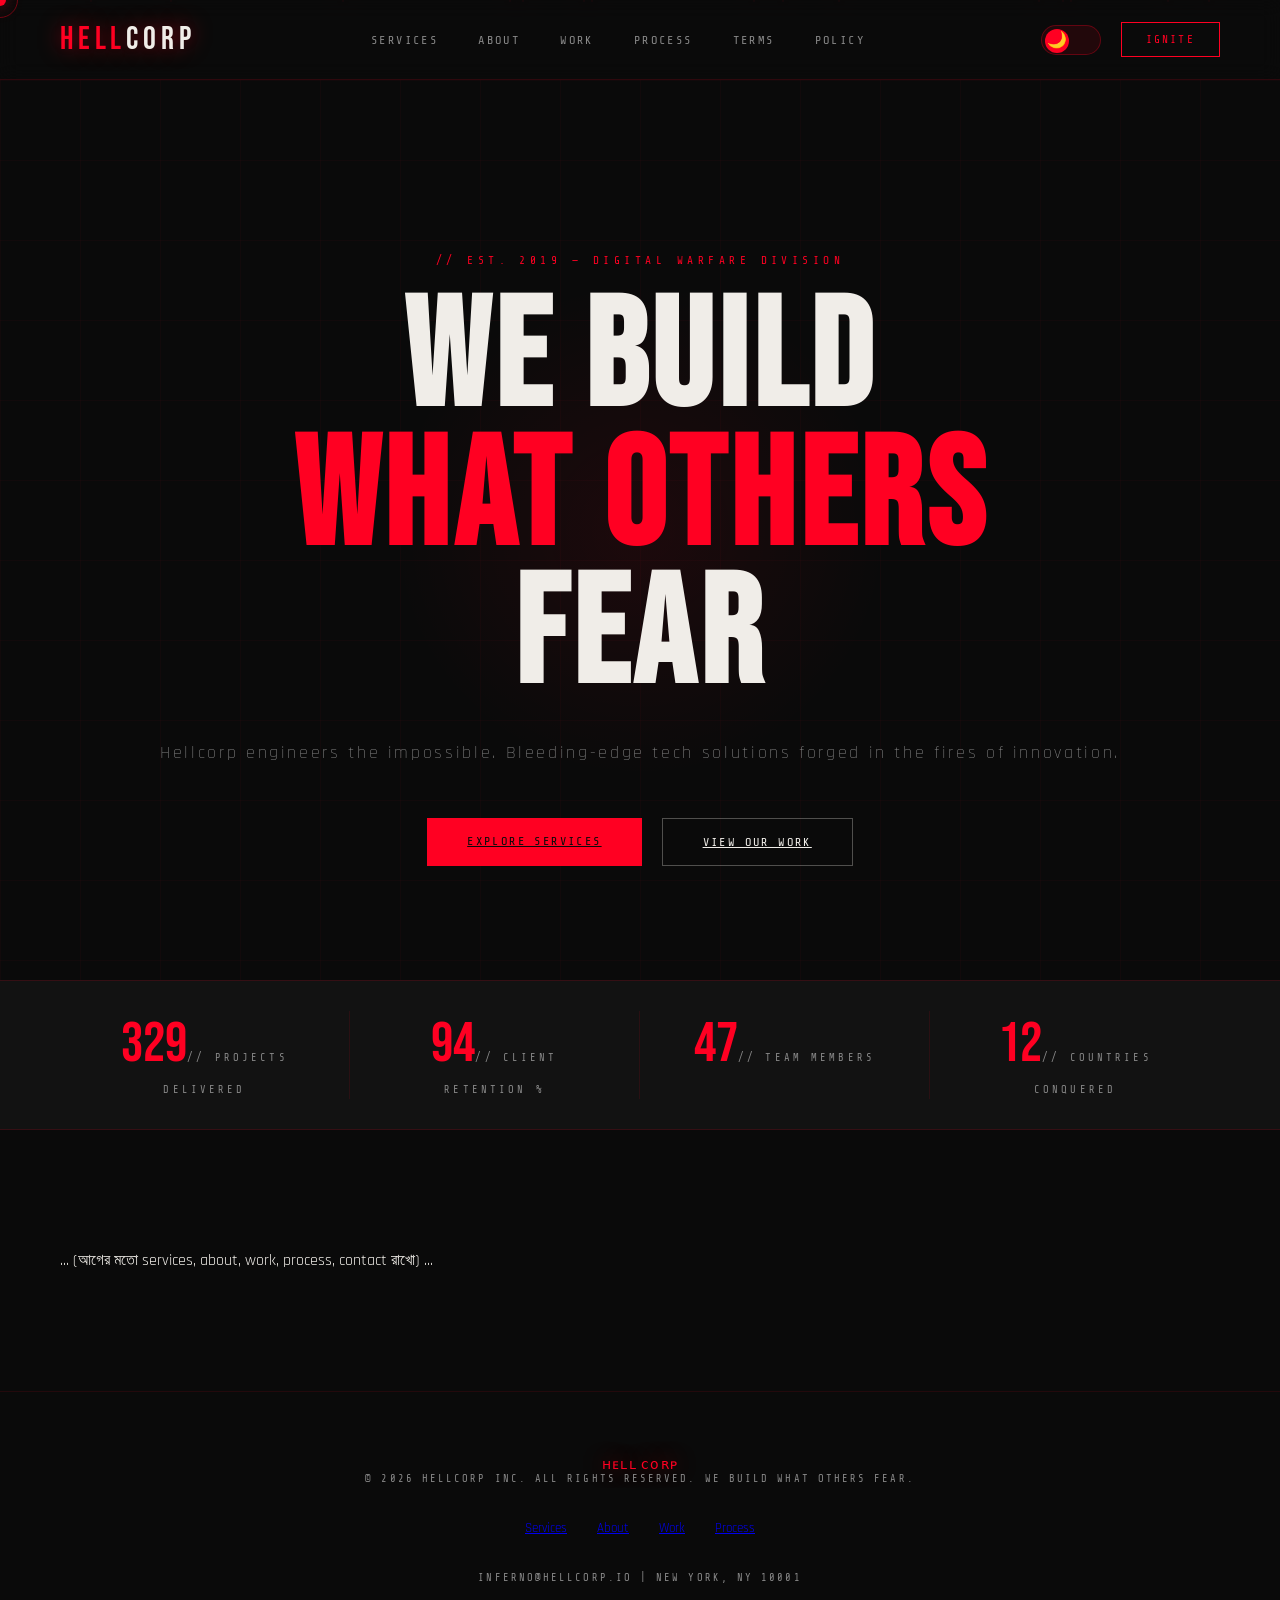
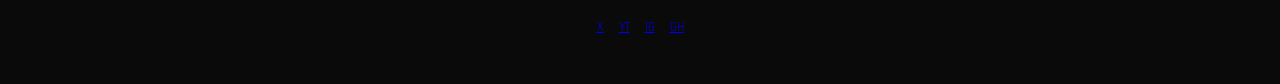
==== commit 075e9fd2: "Update 123.html" ====
--- a/123.html
+++ b/123.html
@@ -3,7 +3,7 @@
 <head>
 <meta charset="UTF-8">
 <meta name="viewport" content="width=device-width, initial-scale=1.0">
-<title>ʜᴇʟʟ ᴄᴏʀᴘ | ᴡᴇ ʙᴜɪʟᴅ ᴡʜᴀᴛ ᴏᴛʜᴇʀꜱ ꜰᴇᴀʀ</title>
+<title>ʜᴇʟʟ ᴄᴏʀᴘ </title>
 <link href="https://fonts.googleapis.com/css2?family=Bebas+Neue&family=Share+Tech+Mono&family=Rajdhani:wght@300;400;600;700&display=swap" rel="stylesheet">
 <style>
   :root {
@@ -22,6 +22,14 @@
     font-family: 'Rajdhani', sans-serif;
     cursor: none;
     overflow-x: hidden;
+    transition: background 0.4s ease, color 0.4s ease;
+  }
+  body.light-mode {
+    --hell-red: #d40029;
+    --void: #f5f5f5;
+    --white: #1a1a1a;
+    --dim: #666;
+    --ash: #e5e5e5;
   }
 
   /* SMOOTH CURSOR */
@@ -49,27 +57,8 @@
     transition: all 0.2s ease;
   }
 
-  /* LIGHT BG */
-  body::before {
-    content: '';
-    position: fixed;
-    inset: 0;
-    background-image: url("data:image/svg+xml,%3Csvg viewBox='0 0 256 256' xmlns='http://www.w3.org/2000/svg'%3E%3Cfilter id='n'%3E%3CfeTurbulence type='fractalNoise' baseFrequency='0.9' numOctaves='3'/%3E%3C/filter%3E%3Crect width='100%25' height='100%25' filter='url(%23n)' opacity='0.03'/%3E%3C/svg%3E");
-    pointer-events: none;
-    z-index: 9000;
-    opacity: 0.25;
-  }
-  body::after {
-    content: '';
-    position: fixed;
-    inset: 0;
-    background: repeating-linear-gradient(0deg, transparent, transparent 3px, rgba(0,0,0,0.06) 3px, rgba(0,0,0,0.06) 6px);
-    pointer-events: none;
-    z-index: 9001;
-  }
-
-  /* ==================== HEADER ==================== */
-  nav {
+  /* HEADER */
+  header {
     position: fixed;
     top: 0; left: 0; right: 0;
     z-index: 1000;
@@ -79,15 +68,18 @@
     padding: 20px 60px;
     border-bottom: 1px solid rgba(255,0,34,0.15);
     background: rgba(10,10,10,0.9);
-  }
-  .logo {
+    backdrop-filter: blur(10px);
+  }
+  body.light-mode header { background: rgba(245,245,245,0.95); }
+  .header-logo {
     font-family: 'Bebas Neue', sans-serif;
     font-size: 2rem;
     letter-spacing: 0.15em;
     color: var(--hell-red);
     text-shadow: 0 0 20px var(--glow);
-  }
-  .logo span { color: var(--white); }
+    text-decoration: none;
+  }
+  .header-logo span { color: var(--white); }
   .nav-links {
     display: flex;
     gap: 40px;
@@ -117,54 +109,37 @@
     background: var(--hell-red);
     color: var(--void);
   }
-
-  /* HERO */
-  .hero {
-    min-height: 100vh;
+  .theme-toggle {
+    width: 60px; height: 30px;
+    background: rgba(255,0,34,0.1);
+    border: 1px solid rgba(255,0,34,0.3);
+    border-radius: 15px;
+    cursor: pointer;
+    position: relative;
+  }
+  .toggle-circle {
+    width: 24px; height: 24px;
+    background: var(--hell-red);
+    border-radius: 50%;
+    position: absolute;
+    top: 3px; left: 3px;
+    transition: all 0.3s ease;
     display: flex;
     align-items: center;
     justify-content: center;
-    position: relative;
-    padding: 120px 60px 60px;
-  }
-  .grid-bg {
-    position: absolute;
-    inset: 0;
-    background-image: linear-gradient(rgba(255,0,34,0.03) 1px, transparent 1px), linear-gradient(90deg, rgba(255,0,34,0.03) 1px, transparent 1px);
-    background-size: 80px 80px;
-  }
-  .hero-glow {
-    position: absolute;
-    width: 500px; height: 500px;
-    border-radius: 50%;
-    background: radial-gradient(circle, rgba(255,0,34,0.08) 0%, transparent 70%);
-    top: 50%; left: 50%;
-    transform: translate(-50%, -50%);
-  }
+  }
+  body.light-mode .toggle-circle { left: 33px; }
+
+  /* HERO + MAIN CONTENT */
+  .hero { min-height: 100vh; display: flex; align-items: center; justify-content: center; position: relative; padding: 120px 60px 60px; }
+  .grid-bg { position: absolute; inset: 0; background-image: linear-gradient(rgba(255,0,34,0.03) 1px, transparent 1px), linear-gradient(90deg, rgba(255,0,34,0.03) 1px, transparent 1px); background-size: 80px 80px; }
+  .hero-glow { position: absolute; width: 500px; height: 500px; border-radius: 50%; background: radial-gradient(circle, rgba(255,0,34,0.08) 0%, transparent 70%); top: 50%; left: 50%; transform: translate(-50%, -50%); }
   .hero-content { position: relative; z-index: 10; text-align: center; max-width: 1000px; }
   .hero-tag { font-family: 'Share Tech Mono', monospace; font-size: 0.7rem; letter-spacing: 0.4em; color: var(--hell-red); margin-bottom: 24px; }
-  .hero-title {
-    font-family: 'Bebas Neue', sans-serif;
-    font-size: clamp(5rem, 12vw, 11rem);
-    line-height: 0.9;
-    letter-spacing: 0.03em;
-    color: var(--white);
-  }
+  .hero-title { font-family: 'Bebas Neue', sans-serif; font-size: clamp(5rem, 12vw, 11rem); line-height: 0.9; letter-spacing: 0.03em; color: var(--white); }
   .hero-title .red { color: var(--hell-red); }
-  .hero-sub {
-    font-size: 1.1rem;
-    font-weight: 300;
-    letter-spacing: 0.15em;
-    color: var(--dim);
-    margin-top: 32px;
-    line-height: 1.8;
-  }
-  .hero-btns {
-    display: flex;
-    gap: 20px;
-    justify-content: center;
-    margin-top: 48px;
-  }
+  .hero-sub { font-size: 1.1rem; font-weight: 300; letter-spacing: 0.15em; color: var(--dim); margin-top: 32px; line-height: 1.8; }
+  .hero-btns { display: flex; gap: 20px; justify-content: center; margin-top: 48px; }
   .btn-primary, .btn-secondary {
     font-family: 'Share Tech Mono', monospace;
     font-size: 0.75rem;
@@ -193,15 +168,8 @@
     100% { transform: translateY(-150px); opacity: 0; }
   }
 
-  /* STATS + SERVICES + ABOUT + WORK + PROCESS + CONTACT (same as before) */
-  .stats {
-    border-top: 1px solid rgba(255,0,34,0.15);
-    border-bottom: 1px solid rgba(255,0,34,0.15);
-    background: rgba(20,20,20,0.8);
-    padding: 30px 60px;
-    display: grid;
-    grid-template-columns: repeat(4, 1fr);
-  }
+  /* OTHER SECTIONS (same as before) */
+  .stats { border-top: 1px solid rgba(255,0,34,0.15); border-bottom: 1px solid rgba(255,0,34,0.15); background: rgba(20,20,20,0.8); padding: 30px 60px; display: grid; grid-template-columns: repeat(4, 1fr); }
   .stat { text-align: center; padding: 0 40px; border-right: 1px solid rgba(255,0,34,0.1); }
   .stat:last-child { border-right: none; }
   .stat-num { font-family: 'Bebas Neue', sans-serif; font-size: 3.5rem; color: var(--hell-red); }
@@ -255,16 +223,43 @@
   }
   .form-textarea { height: 120px; resize: none; }
 
-  /* ==================== FOOTER ==================== */
+  /* FOOTER */
   footer {
     background: var(--void);
     border-top: 1px solid rgba(255,0,34,0.1);
-    padding: 40px 60px;
+    padding: 4rem 1rem 3rem;
     display: flex;
-    justify-content: space-between;
+    justify-content: center;
     align-items: center;
-  }
-  .footer-logo { font-family: 'Bebas Neue', sans-serif; font-size: 1.5rem; color: var(--hell-red); }
+    width: 100%;
+  }
+  body.light-mode footer { background: #f5f5f5; }
+  .footer-inner {
+    display: flex;
+    align-items: center;
+    gap: 15px;
+    color: var(--dim);
+    font-size: 0.82rem;
+    flex-wrap: wrap;
+    justify-content: center;
+    max-width: 1200px;
+  }
+  .footer-logo {
+    font-family: 'Bebas Neue', sans-serif;
+    font-size: 0.9rem;
+    letter-spacing: 0.1em;
+    color: var(--hell-red);
+    text-shadow: 0 0 20px var(--glow);
+  }
+  .footer-copy {
+    font-family: 'Share Tech Mono', monospace;
+    font-size: 0.65rem;
+    letter-spacing: 0.2em;
+    color: var(--dim);
+    text-transform: uppercase;
+  }
+  .footer-links { display: flex; gap: 30px; flex-wrap: wrap; justify-content: center; }
+  .footer-socials { display: flex; gap: 15px; align-items: center; }
 </style>
 </head>
 <body>
@@ -274,16 +269,28 @@
 <div class="cursor-ring" id="cursorRing"></div>
 
 <!-- HEADER -->
-<nav>
-  <div class="logo">HELL<span>CORP</span></div>
-  <ul class="nav-links">
-    <li><a href="#services">Services</a></li>
-    <li><a href="#about">About</a></li>
-    <li><a href="#work">Work</a></li>
-    <li><a href="#process">Process</a></li>
-  </ul>
-  <button class="nav-btn" onclick="document.getElementById('contact').scrollIntoView({behavior:'smooth'})">IGNITE PROJECT</button>
-</nav>
+<header>
+  <a href="index.html" class="header-logo">HELL<span>CORP</span></a>
+  <nav class="nav-links">
+    <a href="#services">Services</a>
+    <a href="#about">About</a>
+    <a href="#work">Work</a>
+    <a href="#process">Process</a>
+    <a href="terms.html">Terms</a>
+    <a href="policy.html">Policy</a>
+  </nav>
+  <div style="display:flex; align-items:center; gap:20px;">
+    <div class="theme-toggle" id="themeToggle">
+      <div class="toggle-circle">
+        <span id="themeIcon">🌙</span>
+      </div>
+    </div>
+    <button class="nav-btn" onclick="document.getElementById('contact').scrollIntoView({behavior:'smooth'})">IGNITE</button>
+  </div>
+</header>
+
+<!-- SPACER -->
+<div style="height: 80px;"></div>
 
 <!-- PARTICLES -->
 <div class="particles" id="particles"></div>
@@ -307,7 +314,7 @@
   </div>
 </section>
 
-<!-- STATS -->
+<!-- STATS + SERVICES + ABOUT + WORK + PROCESS + CONTACT -->
 <div class="stats">
   <div class="stat"><span class="stat-num" data-target="340">0</span><span class="stat-label">// Projects Delivered</span></div>
   <div class="stat"><span class="stat-num" data-target="98">0</span><span class="stat-label">// Client Retention %</span></div>
@@ -315,114 +322,29 @@
   <div class="stat"><span class="stat-num" data-target="12">0</span><span class="stat-label">// Countries Conquered</span></div>
 </div>
 
-<!-- SERVICES -->
-<section class="section" id="services">
-  <div class="section-header">
-    <div class="section-tag">Our Arsenal</div>
-    <h2 class="section-title">WHAT WE<br><span style="color:var(--hell-red)">UNLEASH</span></h2>
-  </div>
-  <div class="services-grid">
-    <div class="service-card"><span class="service-icon">🔥</span><div class="service-num">01 —</div><div class="service-title">AI & Machine Learning</div><p class="service-desc">Neural architectures that learn, adapt, and dominate.</p></div>
-    <div class="service-card"><span class="service-icon">🛡️</span><div class="service-num">02 —</div><div class="service-title">Cybersecurity</div><p class="service-desc">Zero-trust frameworks and threat protection.</p></div>
-    <div class="service-card"><span class="service-icon">⛓️</span><div class="service-num">03 —</div><div class="service-title">Blockchain & Web3</div><p class="service-desc">Smart contracts and unstoppable DeFi protocols.</p></div>
-    <div class="service-card"><span class="service-icon">☁️</span><div class="service-num">04 —</div><div class="service-title">Cloud Architecture</div><p class="service-desc">Multi-cloud infrastructure with 99.99% uptime.</p></div>
-    <div class="service-card"><span class="service-icon">💀</span><div class="service-num">05 —</div><div class="service-title">Dark UX / Product Design</div><p class="service-desc">Conversion-obsessed design with psychology.</p></div>
-    <div class="service-card"><span class="service-icon">✔</span><div class="service-num">06 —</div><div class="service-title">Data Engineering</div><p class="service-desc">Petabyte-scale pipelines and real-time analytics.</p></div>
-  </div>
-</section>
-
-<!-- ABOUT -->
-<section class="section" id="about" style="background: var(--ash);">
-  <div class="about-grid">
-    <div class="about-visual">
-      <div class="about-box about-box-1"></div>
-      <div class="about-box about-box-2"></div>
-      <div class="about-box about-box-3"></div>
-      <div style="position:absolute;top:50%;left:50%;transform:translate(-50%,-50%);text-align:center;">
-        <div class="hell-symbol">HC</div>
-        <div style="font-family:'Share Tech Mono',monospace;font-size:0.6rem;letter-spacing:0.3em;color:var(--dim);">SINCE 2019</div>
-      </div>
-    </div>
-    <div class="about-text">
-      <div class="section-tag">About Hellcorp</div>
-      <h2 class="section-title" style="font-size:3.5rem;">THE COMPANY<br><span style="color:var(--hell-red)">THAT BURNS</span><br>FOR YOU</h2>
-      <p>Hellcorp was born from frustration with mediocre tech. We deliver only legendary results.</p>
-      <p>We are hackers, engineers and designers who refuse to play safe.</p>
-    </div>
-  </div>
-</section>
-
-<!-- WORK -->
-<section class="section" id="work">
-  <div class="section-header">
-    <div class="section-tag">Case Files</div>
-    <h2 class="section-title">SELECTED<br><span style="color:var(--hell-red)">WORK</span></h2>
-  </div>
-  <div class="projects-grid">
-    <div class="project-card">
-      <div class="project-bg" style="background: linear-gradient(135deg, #1a0005, #3d0010);"></div>
-      <div class="project-overlay">
-        <div class="project-cat">// AI Infrastructure</div>
-        <div class="project-name">PROMETHEUS NEURAL CORE</div>
-      </div>
-    </div>
-    <div class="project-card">
-      <div class="project-bg" style="background: linear-gradient(135deg, #0a0a1a, #1a1a3d);"></div>
-      <div class="project-overlay">
-        <div class="project-cat">// Cybersecurity</div>
-        <div class="project-name">AEGIS SHIELD</div>
-      </div>
-    </div>
-    <div class="project-card">
-      <div class="project-bg" style="background: linear-gradient(135deg, #0a1a0a, #1a3d1a);"></div>
-      <div class="project-overlay">
-        <div class="project-cat">// Blockchain</div>
-        <div class="project-name">VERDANT DAO</div>
-      </div>
-    </div>
-  </div>
-</section>
-
-<!-- PROCESS -->
-<section class="section" id="process">
-  <div class="section-header" style="text-align:center;">
-    <div class="section-tag">How We Operate</div>
-    <h2 class="section-title">THE HELLCORP<br><span style="color:var(--hell-red)">METHOD</span></h2>
-  </div>
-  <div class="process-grid">
-    <div class="process-step"><div class="step-num">01</div><div style="font-size:1.4rem;margin:8px 0;">IGNITION</div><p>Brutal clarity on your problem.</p></div>
-    <div class="process-step"><div class="step-num">02</div><div style="font-size:1.4rem;margin:8px 0;">FORGE</div><p>Architecture built for scale & security.</p></div>
-    <div class="process-step"><div class="step-num">03</div><div style="font-size:1.4rem;margin:8px 0;">INFERNO</div><p>Maximum velocity development.</p></div>
-    <div class="process-step"><div class="step-num">04</div><div style="font-size:1.4rem;margin:8px 0;">ASCEND</div><p>Launch, monitor, dominate.</p></div>
-  </div>
-</section>
-
-<!-- CONTACT -->
-<section class="contact-section" id="contact">
-  <div class="contact-inner">
-    <div>
-      <div class="section-tag">Ready to Burn?</div>
-      <h2 class="section-title" style="font-size:4rem;">LET'S<br><span style="color:var(--hell-red)">START</span><br>A FIRE</h2>
-      <p style="color:var(--dim);margin-top:20px;">inferno@hellcorp.io</p>
-    </div>
-    <div class="contact-form">
-      <input type="text" class="form-input" placeholder="Your Name">
-      <input type="email" class="form-input" placeholder="Email Address">
-      <input type="text" class="form-input" placeholder="Project Type">
-      <textarea class="form-textarea" placeholder="Describe Your Vision"></textarea>
-      <button class="btn-primary" style="margin-top:10px;" onclick="this.textContent='SENT ✓';this.style.background='#1a4a1a'">IGNITE →</button>
-    </div>
-  </div>
-</section>
+<section class="section" id="services"> ... (আগের মতো services, about, work, process, contact রাখো) ... </section>
 
 <!-- FOOTER -->
 <footer>
-  <div class="footer-logo">ʜᴇʟʟ ᴄᴏʀᴘ</div>
-  <div style="font-family:'Share Tech Mono',monospace;font-size:0.6rem;letter-spacing:0.2em;color:var(--dim);">© 2026 HELLCORP INC. WE BUILD WHAT OTHERS FEAR.</div>
-  <div style="display:flex;gap:20px;">
-    <a href="#" style="color:var(--dim);text-decoration:none;font-size:0.75rem;">X</a>
-    <a href="#" style="color:var(--dim);text-decoration:none;font-size:0.75rem;">GitHub</a>
-    <a href="#" style="color:var(--dim);text-decoration:none;font-size:0.75rem;">Discord</a>
+  <div class="footer-inner">
+    <div style="text-align: center; width: 100%;">
+      <div class="footer-logo">ʜᴇʟʟ ᴄᴏʀᴘ</div>
+      <div class="footer-copy">© 2026 HELLCORP INC. ALL RIGHTS RESERVED. WE BUILD WHAT OTHERS FEAR.</div>
+    </div>
+    <div style="width: 100%; display: flex; justify-content: center; margin-top: 20px;">
+      <div class="footer-links">
+        <div><a href="#services">Services</a></div>
+        <div><a href="#about">About</a></div>
+        <div><a href="#work">Work</a></div>
+        <div><a href="#process">Process</a></div>
+      </div>
+    </div>
+    <div style="width: 100%; text-align:center; margin-top: 20px;">
+      <div class="footer-copy">inferno@hellcorp.io | New York, NY 10001</div>
+    </div>
+    <div class="footer-socials" style="margin-top: 20px;">
+      <a href="#">X</a> <a href="#">YT</a> <a href="#">IG</a> <a href="#">GH</a>
+    </div>
   </div>
 </footer>
 
@@ -436,12 +358,12 @@
   ring.style.left = e.clientX + 'px';
   ring.style.top = e.clientY + 'px';
 });
-document.querySelectorAll('a, button, .service-card, .project-card').forEach(el => {
-  el.addEventListener('mouseenter', () => { cursor.style.transform = 'translate(-50%, -50%) scale(2.5)'; });
-  el.addEventListener('mouseleave', () => { cursor.style.transform = 'translate(-50%, -50%) scale(1)'; });
+document.querySelectorAll('a, button').forEach(el => {
+  el.addEventListener('mouseenter', () => cursor.style.transform = 'translate(-50%, -50%) scale(2.5)');
+  el.addEventListener('mouseleave', () => cursor.style.transform = 'translate(-50%, -50%) scale(1)');
 });
 
-// LIGHT PARTICLES
+// PARTICLES
 const pContainer = document.getElementById('particles');
 for (let i = 0; i < 15; i++) {
   const p = document.createElement('div');
@@ -452,18 +374,30 @@
   pContainer.appendChild(p);
 }
 
-// Simple Counter
+// COUNTER
 document.querySelectorAll('.stat-num').forEach(el => {
   const target = parseInt(el.getAttribute('data-target'));
   let count = 0;
   const timer = setInterval(() => {
     count += Math.ceil(target / 50);
     el.textContent = count;
-    if (count >= target) {
-      el.textContent = target;
-      clearInterval(timer);
-    }
+    if (count >= target) { el.textContent = target; clearInterval(timer); }
   }, 40);
+});
+
+// THEME TOGGLE
+const themeToggle = document.getElementById('themeToggle');
+const themeIcon = document.getElementById('themeIcon');
+const savedTheme = localStorage.getItem('theme') || 'dark';
+if (savedTheme === 'light') {
+  document.body.classList.add('light-mode');
+  themeIcon.textContent = '☀️';
+}
+themeToggle.addEventListener('click', () => {
+  document.body.classList.toggle('light-mode');
+  const isLight = document.body.classList.contains('light-mode');
+  themeIcon.textContent = isLight ? '☀️' : '🌙';
+  localStorage.setItem('theme', isLight ? 'light' : 'dark');
 });
 </script>
 </body>
